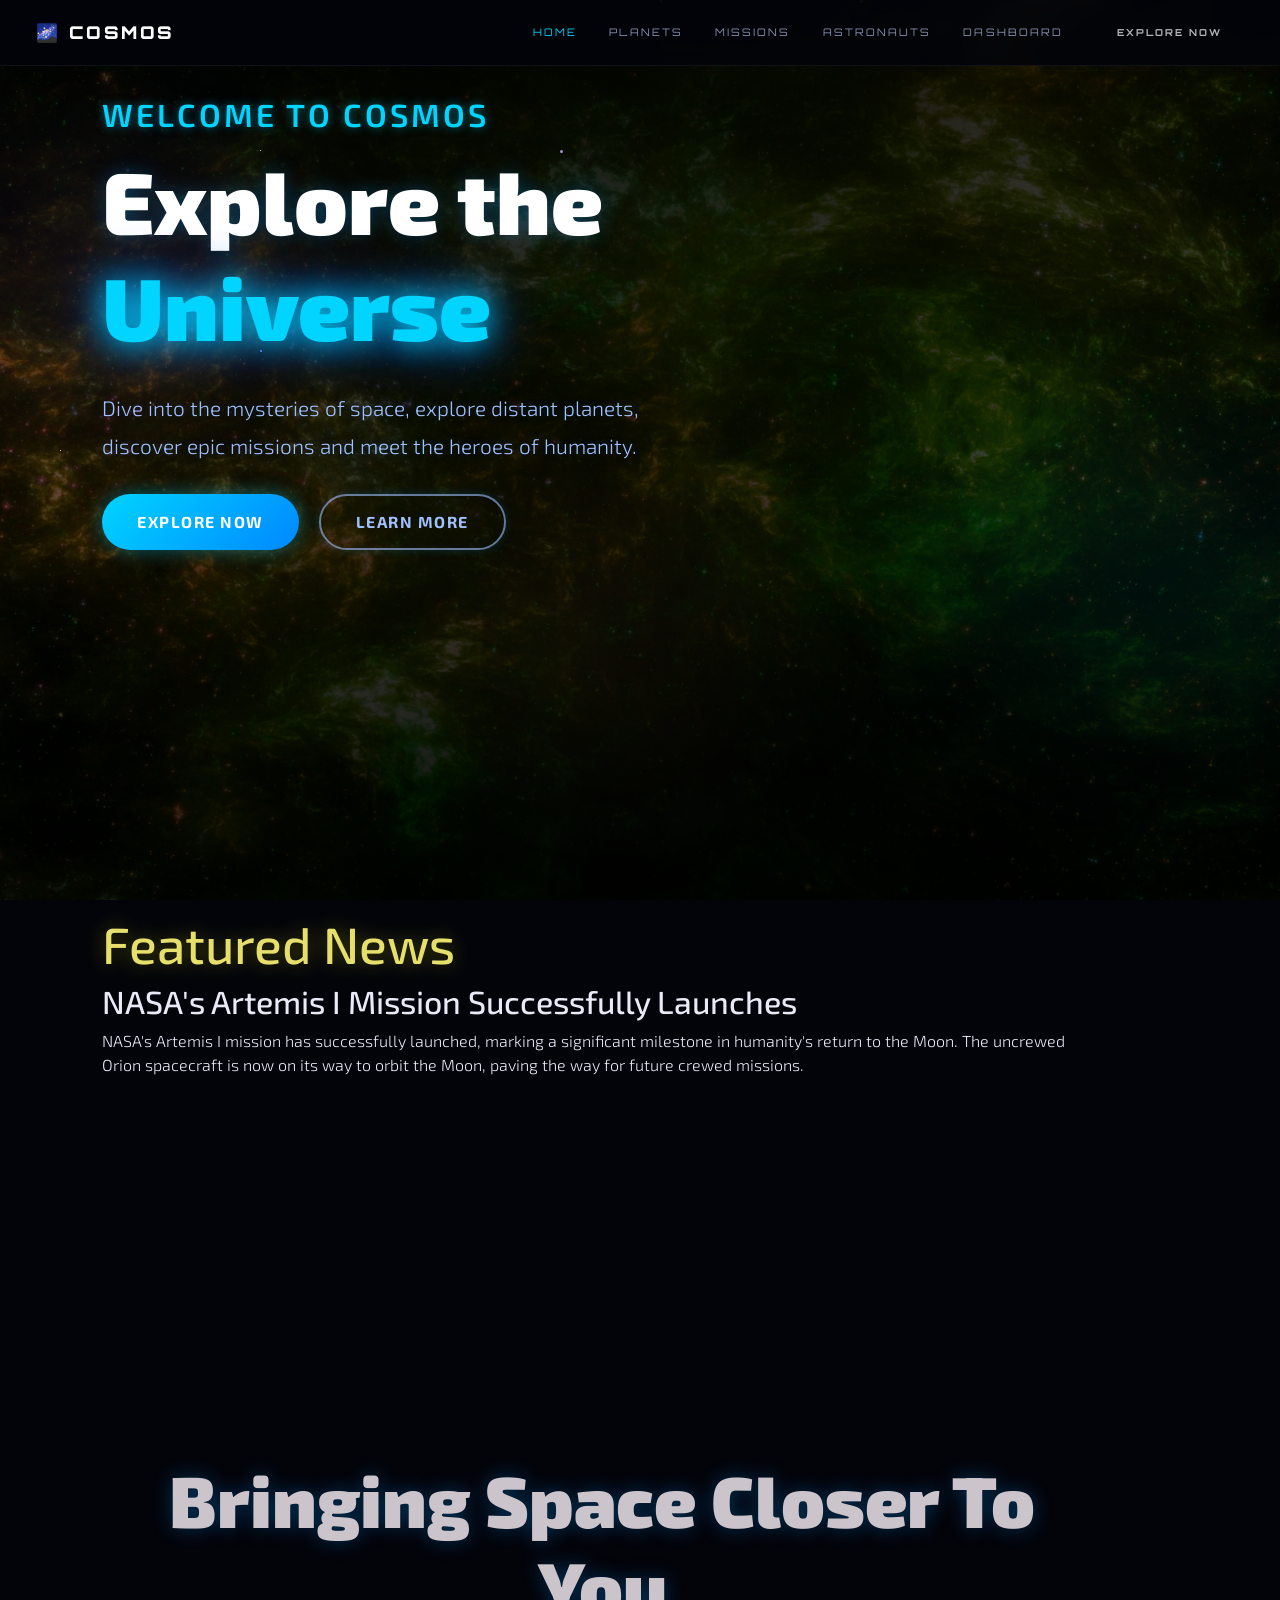
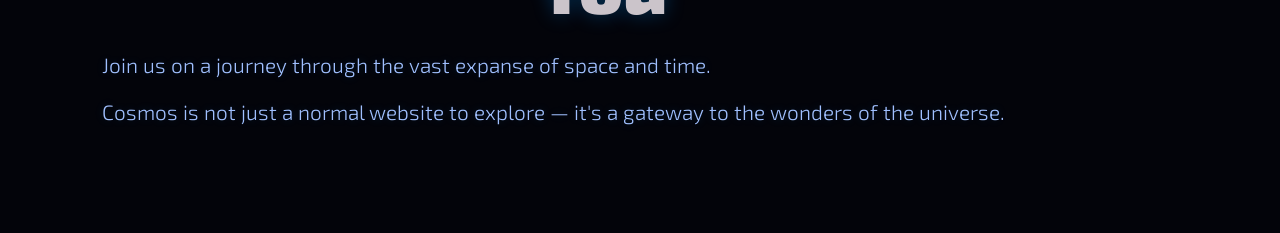
==== Index.html @ f7a086d5 "initial commit" ====
<!DOCTYPE html>
<html lang="en">
<head>
    <meta charset="UTF-8">
    <meta name="viewport" content="width=device-width, initial-scale=1.0">
    <title>Space Exploration</title>
    <link href="https://cdnjs.cloudflare.com/ajax/libs/bootstrap/5.3.0/css/bootstrap.min.css" rel="stylesheet">
    <link rel="preconnect" href="https://fonts.googleapis.com" />
    <link rel="preconnect" href="https://fonts.gstatic.com" crossorigin />
    <link
        href="https://fonts.googleapis.com/css2?family=Orbitron:wght@400;700;900&family=Exo+2:ital,wght@0,300;0,400;0,600;1,300&display=swap"
        rel="stylesheet" />
    <link rel="stylesheet" href="index.css">
</head>
<body>
    <!-- fixed space background container (matches missions.html) -->
    
    <!-- Navigation Bar -->
    <nav class="navbar navbar-expand-lg navbar-dark custom-navbar">
        <div class="container-fluid">
            <a href="index.html" class="navbar-brand cosmos-logo">🌌 COSMOS</a>
            <button class="navbar-toggler" type="button" data-bs-toggle="collapse" data-bs-target="#navbarNav">
                <span class="navbar-toggler-icon"></span>
            </button>
            <div class="collapse navbar-collapse" id="navbarNav">
                <ul class="navbar-nav ms-auto">
                    <li class="nav-item"><a class="nav-link active" href="index.html">Home</a></li>
                    <li class="nav-item"><a class="nav-link" href="planet.html">Planets</a></li>
                    <li class="nav-item"><a class="nav-link" href="missions.html">Missions</a></li>
                    <li class="nav-item"><a class="nav-link" href="astronauts.html">Astronauts</a></li>
                    <li class="nav-item"><a class="nav-link" href="dashboard.html">Dashboard</a></li>
                </ul>
                <button class="btn btn-outline-light ms-3">Explore Now</button>
            </div>
        </div>
    </nav>
    
    <!-- Hero Section -->
    <section class="hero-section">
        <div class="space-background" id="space-bg">
            <div class="stars-layer" id="stars-sm"></div>
            <div class="stars-layer" id="stars-md"></div>
            <div class="stars-layer" id="stars-lg"></div>
            <!-- Nebula clouds -->
            <div class="nebula" id="nebula-1"></div>
            <div class="nebula" id="nebula-2"></div>
            <div class="nebula" id="nebula-3"></div>
            
            <!-- Moon/Secondary Planet -->
            <div class="moon"></div>
            
            <!-- Earth -->
            <div class="earth-container">
                <div class="earth">
                    <div class="earth-atmosphere"></div>
                    <div class="earth-lights"></div>
                </div>
            </div>
            
            <!-- Astronaut -->
            <div class="astronaut-container">
                <div class="astronaut">
                    <div class="helmet">
                        <div class="helmet-visor"></div>
                        <div class="helmet-reflection"></div>
                    </div>
                    <div class="suit">
                        <div class="suit-details"></div>
                    </div>
                    <div class="arms">
                        <div class="arm arm-left"></div>
                        <div class="arm arm-right"></div>
                    </div>
                    <div class="legs">
                        <div class="leg leg-left"></div>
                        <div class="leg leg-right"></div>
                    </div>
                </div>
            </div>
        </div>
        
        <!-- Hero Text -->
        <div class="hero-text">
            <div class="hero-subtitle">Welcome to Cosmos</div>
            <h1 class="hero-title">Explore the <span class="title-highlight">Universe</span></h1>
            <p class="hero-description">Dive into the mysteries of space, explore distant planets, discover epic missions and meet the heroes of humanity.</p>
            <div class="hero-buttons">
                <button class="btn btn-primary">Explore Now</button>
                <button class="btn btn-secondary">Learn More</button>
            </div>
        </div>

        <div class="news-section">
            <h1 class="news-title">Featured News</h1>
                <h2 class="news-sub">NASA's Artemis I Mission Successfully Launches</h2>
                <p>NASA's Artemis I mission has successfully launched, marking a significant milestone in humanity's return to the Moon. The uncrewed Orion spacecraft is now on its way to orbit the Moon, paving the way for future crewed missions.</p>
        </div>

        <!-- Hero Text1 -->
        <div class="hero-text1">
            <h2 class="hero-title1">Bringing Space Closer To You</h2>
            <p class="hero-description1">Join us on a journey through the vast expanse of space and time.</p>
            <div>
                <p class="hero-description1">Cosmos is not just a normal website to explore — it's a gateway to the wonders of the universe.</p>
            </div>
        </div>
    </section>

    <script src="https://cdnjs.cloudflare.com/ajax/libs/bootstrap/5.3.0/js/bootstrap.bundle.min.js"></script>
    <script src="index.js"></script>
</body>
</html>
---- index.css ----
/* Galaxy Background */
html {
        scroll-behavior: smooth;
}

:root {
    --clr-space:        #03040a;
    --clr-accent:       #7b61ff;
    --clr-accent-2:     #00d4ff;
    --clr-gold:         #ffd166;
    --clr-text:         #e8eaf6;
    --clr-text-muted:   #8892b0;
    --clr-glass-bg:     rgba(255, 255, 255, 0.04);
    --clr-glass-border: rgba(255, 255, 255, 0.09);
    --font-display: 'Orbitron', monospace;
    --font-body:    'Exo 2', sans-serif;
}
#space-bg {
    position: fixed;
    inset: 0;
    z-index: -1;
    overflow: hidden;
    background: #000;
}
#space-bg::before {
  content: '';
  position: absolute;
  inset: 0;
  background-image:
    radial-gradient(ellipse 100% 55% at 50% 0%, rgba(2,4,20,0.88) 0%, transparent 100%),
    radial-gradient(ellipse 100% 55% at 50% 100%, rgba(0,0,8,0.92) 0%, transparent 100%),
    radial-gradient(ellipse 75% 75% at 50% 50%, rgba(4,6,24,0.50) 0%, transparent 100%),
    url('Images/galaxy.jpg');
  background-size: cover;
  background-position: center;
  filter: brightness(0.42) saturate(1.6) hue-rotate(195deg);
  pointer-events: none;
}

/* STAR LAYERS (copied from missions.css) */
.stars-layer {
    position: absolute;
    inset: -50%;
    border-radius: 50%;
    animation: twinkle-drift 120s linear infinite;
    z-index: 1;
    pointer-events: none;
    will-change: transform;
    transform: translateZ(0);
}
#stars-sm {
    width: 1px; height: 1px;
    box-shadow:
        34px 80px #fff, 150px 200px #fff, 600px 40px #dde,
        820px 130px #fff, 1200px 350px #ccd, 400px 700px #fff,
        900px 600px #eee, 200px 500px #fff, 1500px 200px #dde,
        700px 900px #fff, 1100px 750px #cce, 300px 300px #fff,
        1400px 500px #fff, 50px 600px #dde, 1800px 100px #fff,
        500px 150px #fff, 850px 450px #ccd, 250px 800px #fff;
    animation-duration: 160s;
}
#stars-md {
    width: 2px; height: 2px;
    box-shadow:
        160px 350px #aac, 700px 100px #88f, 1300px 450px #aac,
        400px 600px #99e, 900px 800px #88f, 200px 750px #aac,
        1100px 200px #99e, 550px 500px #88f, 1600px 350px #aac;
    animation-duration: 220s;
    animation-direction: reverse;
}
#stars-lg {
    width: 3px; height: 3px;
    box-shadow:
        500px 300px rgba(170,200,255,0.9), 1200px 600px rgba(200,180,255,0.8),
        300px 700px rgba(170,200,255,0.7), 900px 150px rgba(255,220,180,0.8),
        1500px 450px rgba(170,200,255,0.9);
    animation-duration: 300s;
}
@keyframes twinkle-drift {
    from { transform: rotate(0deg) translateZ(0); }
    to   { transform: rotate(360deg) translateZ(0); }
}

/* NEBULA BLOBS */
.nebula {
    position: absolute;
    border-radius: 50%;
    filter: blur(70px);
    pointer-events: none;
    animation: nebula-pulse 16s ease-in-out infinite;
    z-index: 1;
    will-change: opacity;
}
#nebula-1 { width:500px; height:350px; top:10%; left:-10%;
    background: radial-gradient(ellipse, rgba(123,97,255,0.10) 0%, transparent 70%); }
#nebula-2 { width:600px; height:420px; top:40%; right:-15%;
    background: radial-gradient(ellipse, rgba(0,212,255,0.07) 0%, transparent 70%); animation-delay:5s; }
#nebula-3 { width:450px; height:450px; bottom:5%; left:30%;
    background: radial-gradient(ellipse, rgba(255,100,80,0.06) 0%, transparent 70%); animation-delay:10s; }
@keyframes nebula-pulse {
    0%,100% { opacity:0.5; }
    50%      { opacity:0.9; }
}
body {
    margin: 0;
    padding: 0;
    background-color: var(--clr-space);
    color: var(--clr-text);
    font-family: var(--font-body);
    font-weight: 300;
    overflow-x: hidden;
    position: relative;
}

/* Hero Section */
.hero-section {
    position: relative;
    min-height: 100vh;
    height: auto;
    width: 100%;
    overflow: hidden;
    display: flex;
    flex-direction: column;
    align-items: flex-start;
    justify-content: flex-start;
    padding: 10vh 8% 10vh;
}

.space-background {
    position: absolute;
    top: 0;
    left: 0;
    width: 100%;
    height: 100%;
    background: transparent;
    overflow: hidden;
}

.hero-overlay {
    top: 0;
    left: 0;
    width: 100%;
    height: 100%;
    position: absolute;
    background: linear-gradient(90deg, rgba(5, 8, 22, 0.92) 0%, rgba(5, 8, 22, 0.75) 42%, rgba(5, 8, 22, 0.2) 100%);
}

@keyframes slowlyZoom {
    0%, 100% { transform: translateY(0) translateX(0); }
    100% { transform: scale(1.04); }
}

/* Hero Text */
.hero-text {
    position: relative;
    z-index: 5;
    max-width: 600px;
    padding-top: 0;
    will-change: transform, opacity;
}

.hero-subtitle {
    font-size: 2rem;
    color: #00d4ff;
    margin-bottom: 10px;
    text-transform: uppercase;
    letter-spacing: 3px;
    font-weight: 600;
    text-shadow: 0 0 10px rgba(0, 212, 255, 0.5);
}

.hero-title {
    font-size: 5.5rem;
    font-weight: 900;
    margin: 0 0 20px 0;
    color: white;
    text-shadow: 0 0 20px rgba(0, 150, 255, 0.3);
    line-height: 1.2;
    animation: titleGlow 3s ease-in-out infinite;
}

.title-highlight {
    color: #00d4ff;
    text-shadow: 0 0 30px #00d4ff, 0 0 60px #0066ff;
}

.hero-description {
    padding-top: 10px;
    font-size: 1.3rem;
    color: #a0c0ff;
    margin: 0 0 30px 0;
    line-height: 1.8;
    text-shadow: 0 0 10px rgba(0, 150, 255, 0.2);
}

.hero-buttons {
    display: flex;
    gap: 20px;
    flex-wrap: wrap;
}

.btn {
    padding: 14px 35px;
    font-size: 1rem;
    border-radius: 50px;
    cursor: pointer;
    transition: all 0.3s ease;
    text-transform: uppercase;
    letter-spacing: 1.5px;
    font-weight: 700;
    border: none;
    outline: none;
}

.btn-primary {
    background: linear-gradient(135deg, #00d4ff, #0088ff);
    color: white;
    box-shadow: 0 0 20px rgba(0, 212, 255, 0.4);
}

.btn-primary:hover {
    background: linear-gradient(135deg, #00ff88, #00d4ff);
    box-shadow: 0 0 40px rgba(0, 212, 255, 0.8), inset 0 0 20px rgba(255, 255, 255, 0.2);
    transform: scale(1.05);
}

.btn-secondary {
    background: transparent;
    color: #a0c0ff;
    border: 2px solid rgba(160, 192, 255, 0.6);
    box-shadow: 0 0 10px rgba(0, 150, 255, 0.2);
    transition: all 0.3s ease;
}

.btn-secondary:hover {
    color: #00d4ff;
    border-color: #00d4ff;
    background: rgba(0, 212, 255, 0.1);
    box-shadow: 0 0 20px rgba(0, 212, 255, 0.5);
    transform: scale(1.05);
}

@keyframes titleGlow {
    0%, 100% { text-shadow: 0 0 15px #00d4ff, 0 0 30px #0066ff; }
    50% { text-shadow: 0 0 25px #00d4ff, 0 0 50px #0066ff; }
}

.custom-navbar {
    position: relative;
    z-index: 10;
    background: transparent;
}

/* #starfield and single .star are replaced by layered .stars-layer rules (copied earlier) */

@media (max-width: 992px) {
    .hero-section {
        padding: 8vh 6% 8vh;
    }

    .hero-text {
        max-width: 520px;
        padding-top: 0;
    }

}

@media (max-width: 768px) {
    .hero-section {
        align-items: flex-start;
        padding: 7vh 6% 7vh;
    }

    .hero-overlay {
        background: linear-gradient(180deg, rgba(5, 8, 22, 0.35) 0%, rgba(5, 8, 22, 0.8) 55%, rgba(5, 8, 22, 0.95) 100%);
    }

    .hero-text {
        max-width: 100%;
        padding-top: 0;
    }

    .hero-title {
        font-size: 2.8rem;
    }
}

@media (max-width: 480px) {
    .hero-title {
        font-size: 2.25rem;
    }

    .hero-buttons {
        gap: 12px;
    }

    .btn {
        width: 100%;
    }
}

.star {
    position: absolute;
    background: white;
    border-radius: 50%;
    animation: twinkle 3s infinite;
}

@keyframes twinkle {
    0%, 100% { opacity: 0.3; }
    50% { opacity: 1; }
}

/* Navigation Bar Styling */
.custom-navbar {
    position: fixed;
    top: 0; left: 0; right: 0;
    z-index: 100;
    padding: 0.9rem 1.5rem;
    background: rgba(3, 4, 10, 0.88);
    backdrop-filter: blur(8px);
    -webkit-backdrop-filter: blur(8px);
    border-bottom: 1px solid rgba(255,255,255,0.06);
}
.cosmos-logo {
    font-family: var(--font-display);
    font-size: 1.1rem;
    font-weight: 900;
    letter-spacing: 0.15em;
    color: #fff !important;
    text-decoration: none;
}
.navbar-nav .nav-link {
    font-family: var(--font-display);
    font-size: 0.65rem;
    letter-spacing: 0.2em;
    text-transform: uppercase;
    color: var(--clr-text-muted) !important;
    padding: 0.4rem 1rem !important;
    transition: color 0.2s;
}
.navbar-nav .nav-link:hover,
.navbar-nav .nav-link.active { color: var(--clr-accent-2) !important; }
.btn-outline-light {
    font-family: var(--font-display);
    font-size: 0.6rem;
    letter-spacing: 0.2em;
    text-transform: uppercase;
    border-radius: 50px;
    padding: 0.4rem 1.4rem;
    border-color: rgba(255,255,255,0.2);
    color: rgba(255,255,255,0.7);
    transition: all 0.25s;
}
.btn-outline-light:hover {
    background: var(--clr-accent);
    border-color: var(--clr-accent);
    color: #fff;
}
.hero-text1 {
    position: relative;
    z-index: 5;
    max-width: 1000px;
    left: auto;
    bottom: auto;
    margin-top: clamp(2rem, 7vh, 5rem);
    
    padding-top: 300px;
    will-change: transform, opacity;
    
    

}

@media (max-width: 992px) {
    .hero-text1 {
        max-width: 520px;
        margin-top: clamp(1.75rem, 6vh, 4rem);
    }
}

@media (max-width: 768px) {
    .hero-text1 {
        left: auto;
        right: auto;
        max-width: none;
        margin-top: 2rem;
    }
}
.hero-title1 {
    font-size: 4.5rem;
    font-weight: 900;
    padding: auto;
    margin: 0 0 20px 0;
    color: rgb(203, 196, 202);
    text-shadow: 0 0 20px rgba(0, 150, 255, 0.3);
    line-height: 1.2;
    animation: titleGlow 3s ease-in-out infinite;
    justify-content: center;
    text-align: center;

}
.hero-description1 {
    /* padding-top: 10px; */
    font-size: 1.3rem;
    color: #a0c0ff;
    text-shadow: 0 0 10px rgba(0, 150, 255, 0.2);

}
.content {
    font-size: 1.2rem;
    color: #a0c0ff;
    margin: 20px 0 0 0;
    line-height: 1.8;
    text-shadow: 0 0 10px rgba(0, 150, 255, 0.2);
}
.news-section
{
    position: relative;
    z-index: 5;
    max-width: 1000px;
    left: auto;
    bottom: auto;
    margin-top: clamp(2rem, 7vh, 5rem);
    padding-top: 300px;
    will-change: transform, opacity;
}
.news-title{
    font-size:3.2rem;
    font-weight: 500;
    padding: auto;
    color: rgb(231, 223, 108);
    text-shadow: 0 0 20px rgba(255, 255, 0, 0.3);
    animation: titleGlow 3s ease-in-out infinite;
    will-change: transform, opacity;

}

@media (max-width: 992px) {
    .news {
        max-width: 520px;
        margin-top: clamp(1.75rem, 6vh, 4rem);
    }
}

@media (max-width: 768px) {
    .news {
        left: auto;
        right: auto;
        max-width: none;
        margin-top: 2rem;
    }
}
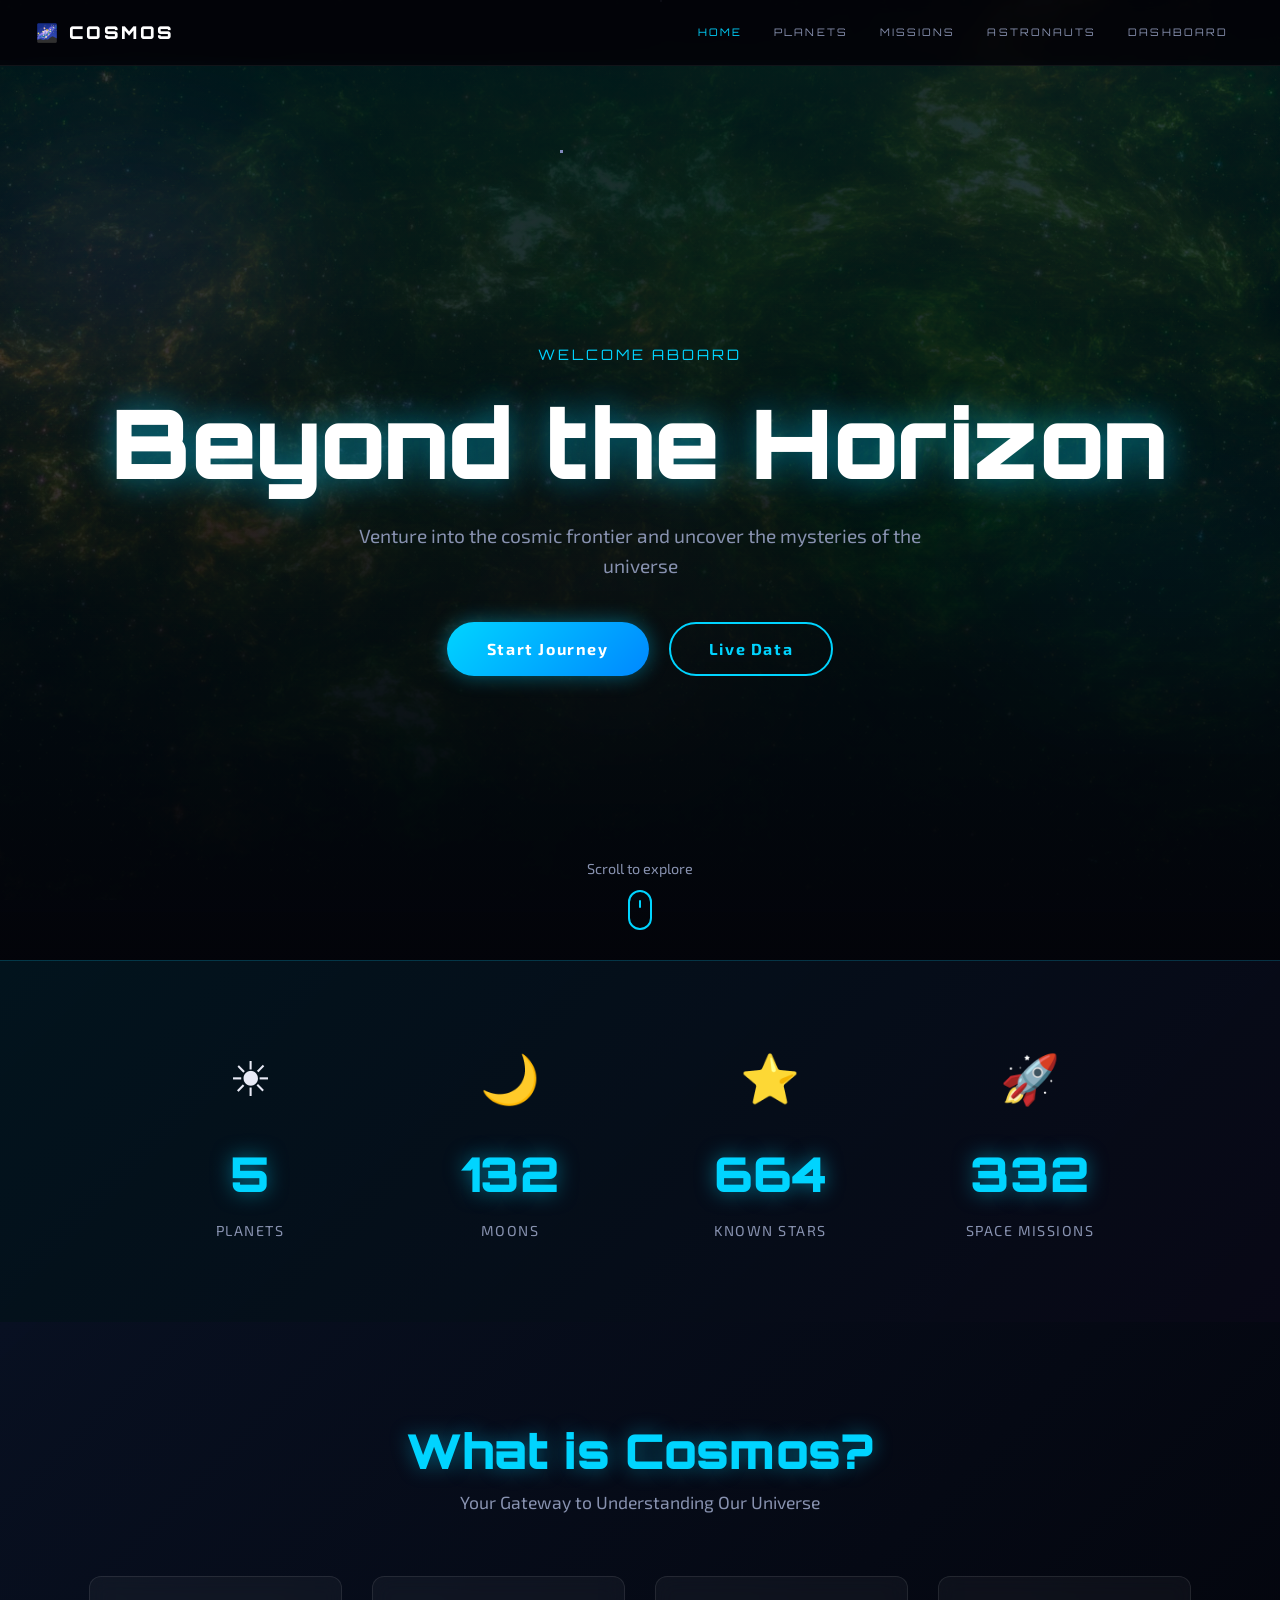
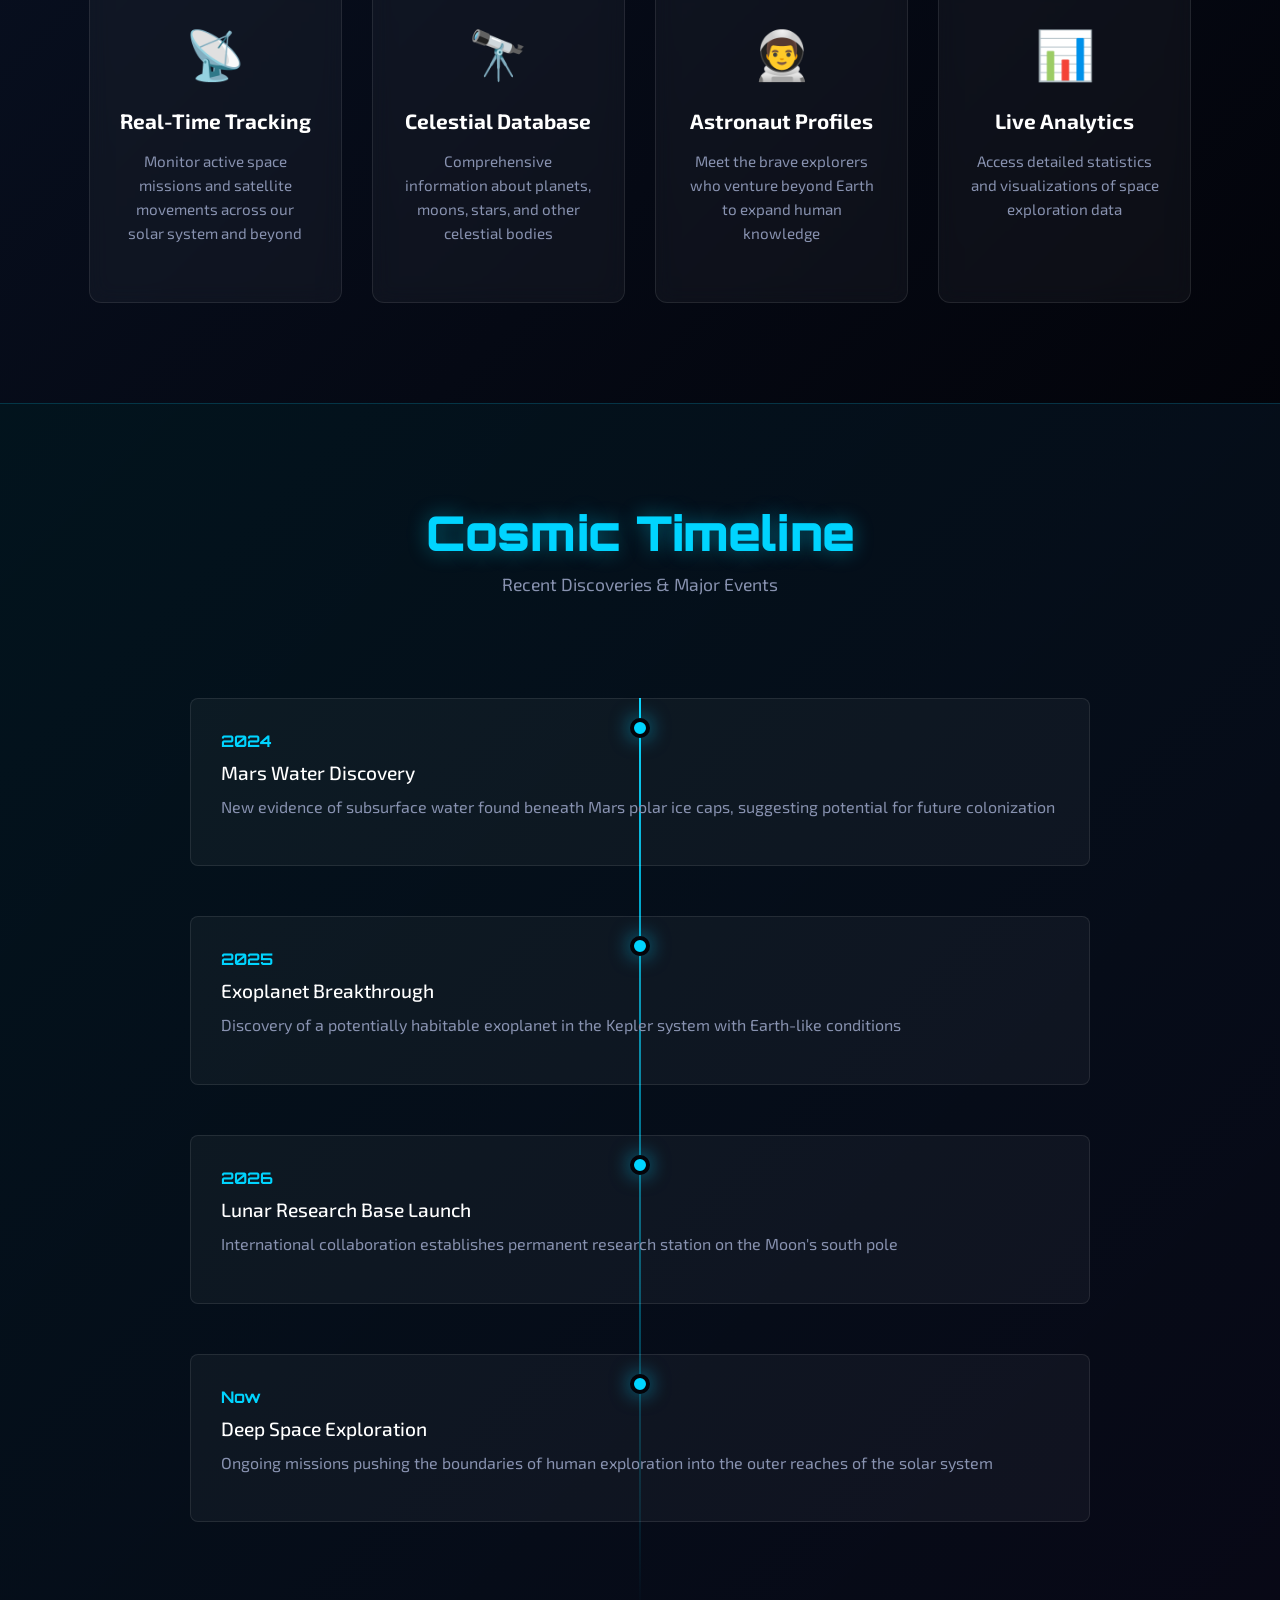
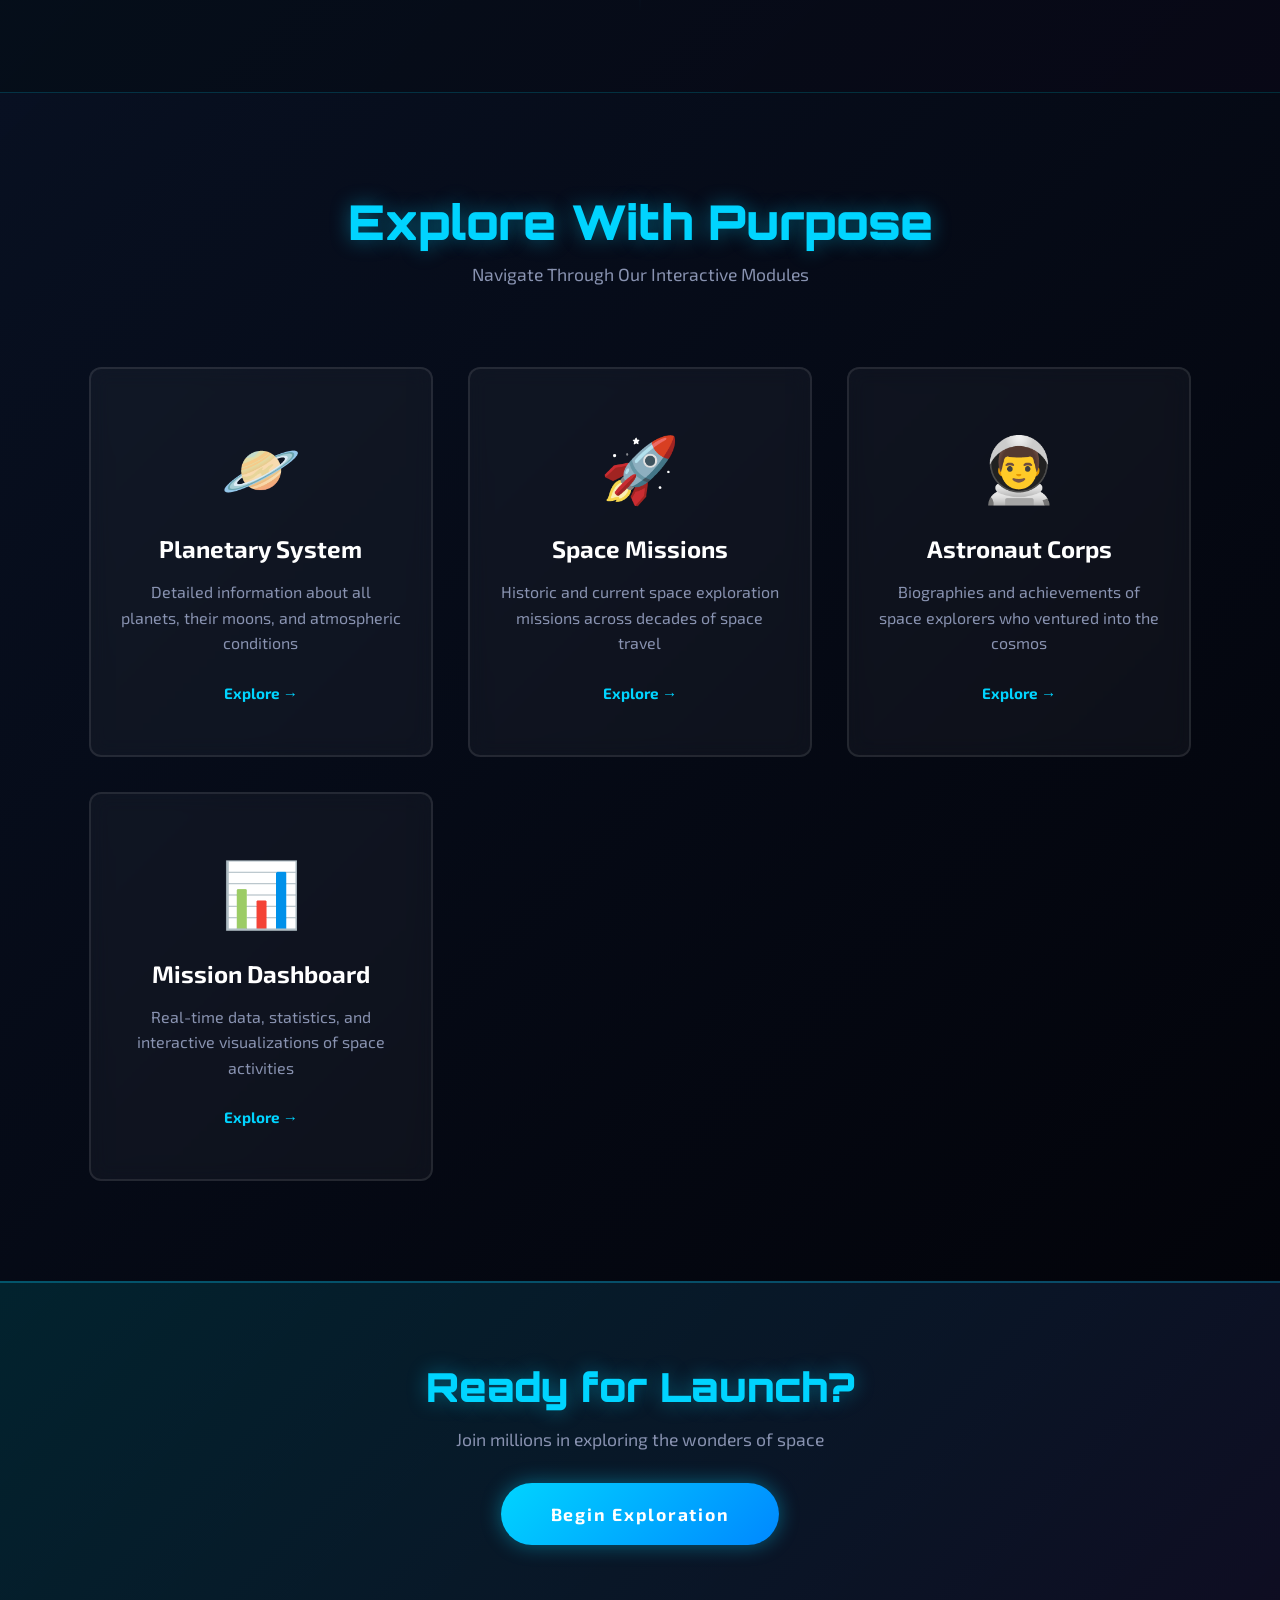
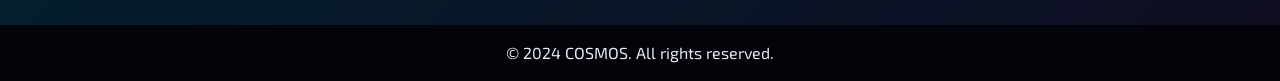
==== commit 6aa2d8f3: "New Updates" ====
--- a/Index.html
+++ b/Index.html
@@ -1,9 +1,10 @@
 <!DOCTYPE html>
 <html lang="en">
+
 <head>
     <meta charset="UTF-8">
     <meta name="viewport" content="width=device-width, initial-scale=1.0">
-    <title>Space Exploration</title>
+    <title>COSMOS - Space Exploration Hub</title>
     <link href="https://cdnjs.cloudflare.com/ajax/libs/bootstrap/5.3.0/css/bootstrap.min.css" rel="stylesheet">
     <link rel="preconnect" href="https://fonts.googleapis.com" />
     <link rel="preconnect" href="https://fonts.gstatic.com" crossorigin />
@@ -12,9 +13,10 @@
         rel="stylesheet" />
     <link rel="stylesheet" href="index.css">
 </head>
-<body>
+
+<body class="cosmos-body">
     <!-- fixed space background container (matches missions.html) -->
-    
+
     <!-- Navigation Bar -->
     <nav class="navbar navbar-expand-lg navbar-dark custom-navbar">
         <div class="container-fluid">
@@ -30,83 +32,201 @@
                     <li class="nav-item"><a class="nav-link" href="astronauts.html">Astronauts</a></li>
                     <li class="nav-item"><a class="nav-link" href="dashboard.html">Dashboard</a></li>
                 </ul>
-                <button class="btn btn-outline-light ms-3">Explore Now</button>
             </div>
         </div>
     </nav>
-    
+
     <!-- Hero Section -->
-    <section class="hero-section">
+    <section class="hero-banner">
         <div class="space-background" id="space-bg">
             <div class="stars-layer" id="stars-sm"></div>
             <div class="stars-layer" id="stars-md"></div>
             <div class="stars-layer" id="stars-lg"></div>
-            <!-- Nebula clouds -->
             <div class="nebula" id="nebula-1"></div>
             <div class="nebula" id="nebula-2"></div>
             <div class="nebula" id="nebula-3"></div>
-            
-            <!-- Moon/Secondary Planet -->
-            <div class="moon"></div>
-            
-            <!-- Earth -->
-            <div class="earth-container">
-                <div class="earth">
-                    <div class="earth-atmosphere"></div>
-                    <div class="earth-lights"></div>
-                </div>
-            </div>
-            
-            <!-- Astronaut -->
-            <div class="astronaut-container">
-                <div class="astronaut">
-                    <div class="helmet">
-                        <div class="helmet-visor"></div>
-                        <div class="helmet-reflection"></div>
-                    </div>
-                    <div class="suit">
-                        <div class="suit-details"></div>
-                    </div>
-                    <div class="arms">
-                        <div class="arm arm-left"></div>
-                        <div class="arm arm-right"></div>
-                    </div>
-                    <div class="legs">
-                        <div class="leg leg-left"></div>
-                        <div class="leg leg-right"></div>
-                    </div>
-                </div>
-            </div>
-        </div>
+        </div>
+
+        <div class="hero-overlay"></div>
         
-        <!-- Hero Text -->
-        <div class="hero-text">
-            <div class="hero-subtitle">Welcome to Cosmos</div>
-            <h1 class="hero-title">Explore the <span class="title-highlight">Universe</span></h1>
-            <p class="hero-description">Dive into the mysteries of space, explore distant planets, discover epic missions and meet the heroes of humanity.</p>
-            <div class="hero-buttons">
-                <button class="btn btn-primary">Explore Now</button>
-                <button class="btn btn-secondary">Learn More</button>
-            </div>
-        </div>
-
-        <div class="news-section">
-            <h1 class="news-title">Featured News</h1>
-                <h2 class="news-sub">NASA's Artemis I Mission Successfully Launches</h2>
-                <p>NASA's Artemis I mission has successfully launched, marking a significant milestone in humanity's return to the Moon. The uncrewed Orion spacecraft is now on its way to orbit the Moon, paving the way for future crewed missions.</p>
-        </div>
-
-        <!-- Hero Text1 -->
-        <div class="hero-text1">
-            <h2 class="hero-title1">Bringing Space Closer To You</h2>
-            <p class="hero-description1">Join us on a journey through the vast expanse of space and time.</p>
-            <div>
-                <p class="hero-description1">Cosmos is not just a normal website to explore — it's a gateway to the wonders of the universe.</p>
-            </div>
-        </div>
-    </section>
-
+        <div class="hero-content">
+            <div class="hero-tag">Welcome Aboard</div>
+            <h1 class="hero-main-title">Beyond the Horizon</h1>
+            <p class="hero-tagline">Venture into the cosmic frontier and uncover the mysteries of the universe</p>
+            <div class="hero-actions">
+                <button class="btn btn-primary-cosmic scroll-btn" data-target="about-section">Start Journey</button>
+                <button class="btn btn-secondary-cosmic" onclick="window.location.href='dashboard.html'">Live Data</button>
+            </div>
+        </div>
+
+        <div class="scroll-indicator">
+            <span>Scroll to explore</span>
+            <div class="mouse-wheel"></div>
+        </div>
+    </section>
+
+    <!-- Stats Section -->
+    <section class="stats-section">
+        <div class="container-fluid">
+            <div class="stats-grid">
+                <div class="stat-item">
+                    <div class="stat-icon">☀</div>
+                    <div class="stat-number" data-count="8">0</div>
+                    <div class="stat-label">Planets</div>
+                </div>
+                <div class="stat-item">
+                    <div class="stat-icon">🌙</div>
+                    <div class="stat-number" data-count="200">0</div>
+                    <div class="stat-label">Moons</div>
+                </div>
+                <div class="stat-item">
+                    <div class="stat-icon">⭐</div>
+                    <div class="stat-number" data-count="1000">0</div>
+                    <div class="stat-label">Known Stars</div>
+                </div>
+                <div class="stat-item">
+                    <div class="stat-icon">🚀</div>
+                    <div class="stat-number" data-count="500">0</div>
+                    <div class="stat-label">Space Missions</div>
+                </div>
+            </div>
+        </div>
+    </section>
+
+    <!-- About Section -->
+    <section class="about-section" id="about-section">
+        <div class="container-fluid">
+            <div class="about-header">
+                <h2>What is Cosmos?</h2>
+                <p class="section-description">Your Gateway to Understanding Our Universe</p>
+            </div>
+
+            <div class="about-content">
+                <div class="about-grid">
+                    <div class="about-card">
+                        <div class="about-icon">📡</div>
+                        <h3>Real-Time Tracking</h3>
+                        <p>Monitor active space missions and satellite movements across our solar system and beyond</p>
+                    </div>
+                    <div class="about-card">
+                        <div class="about-icon">🔭</div>
+                        <h3>Celestial Database</h3>
+                        <p>Comprehensive information about planets, moons, stars, and other celestial bodies</p>
+                    </div>
+                    <div class="about-card">
+                        <div class="about-icon">👨‍🚀</div>
+                        <h3>Astronaut Profiles</h3>
+                        <p>Meet the brave explorers who venture beyond Earth to expand human knowledge</p>
+                    </div>
+                    <div class="about-card">
+                        <div class="about-icon">📊</div>
+                        <h3>Live Analytics</h3>
+                        <p>Access detailed statistics and visualizations of space exploration data</p>
+                    </div>
+                </div>
+            </div>
+        </div>
+    </section>
+
+    <!-- Latest Events Section -->
+    <section class="events-section" id="latest-events">
+        <div class="container-fluid">
+            <div class="section-header">
+                <h2>Cosmic Timeline</h2>
+                <p>Recent Discoveries & Major Events</p>
+            </div>
+
+            <div class="timeline">
+                <div class="timeline-item">
+                    <div class="timeline-dot"></div>
+                    <div class="timeline-content">
+                        <div class="timeline-date">2024</div>
+                        <h4>Mars Water Discovery</h4>
+                        <p>New evidence of subsurface water found beneath Mars polar ice caps, suggesting potential for future colonization</p>
+                    </div>
+                </div>
+
+                <div class="timeline-item">
+                    <div class="timeline-dot"></div>
+                    <div class="timeline-content">
+                        <div class="timeline-date">2025</div>
+                        <h4>Exoplanet Breakthrough</h4>
+                        <p>Discovery of a potentially habitable exoplanet in the Kepler system with Earth-like conditions</p>
+                    </div>
+                </div>
+
+                <div class="timeline-item">
+                    <div class="timeline-dot"></div>
+                    <div class="timeline-content">
+                        <div class="timeline-date">2026</div>
+                        <h4>Lunar Research Base Launch</h4>
+                        <p>International collaboration establishes permanent research station on the Moon's south pole</p>
+                    </div>
+                </div>
+
+                <div class="timeline-item">
+                    <div class="timeline-dot"></div>
+                    <div class="timeline-content">
+                        <div class="timeline-date">Now</div>
+                        <h4>Deep Space Exploration</h4>
+                        <p>Ongoing missions pushing the boundaries of human exploration into the outer reaches of the solar system</p>
+                    </div>
+                </div>
+            </div>
+        </div>
+    </section>
+
+    <!-- Features Section -->
+    <section class="features-section">
+        <div class="container-fluid">
+            <div class="section-header">
+                <h2>Explore With Purpose</h2>
+                <p>Navigate Through Our Interactive Modules</p>
+            </div>
+
+            <div class="features-grid">
+                <div class="feature-box" onclick="window.location.href='planet.html'" style="cursor: pointer;">
+                    <div class="feature-icon large">🪐</div>
+                    <h3>Planetary System</h3>
+                    <p>Detailed information about all planets, their moons, and atmospheric conditions</p>
+                    <span class="feature-link">Explore →</span>
+                </div>
+
+                <div class="feature-box" onclick="window.location.href='missions.html'" style="cursor: pointer;">
+                    <div class="feature-icon large">🚀</div>
+                    <h3>Space Missions</h3>
+                    <p>Historic and current space exploration missions across decades of space travel</p>
+                    <span class="feature-link">Explore →</span>
+                </div>
+
+                <div class="feature-box" onclick="window.location.href='astronauts.html'" style="cursor: pointer;">
+                    <div class="feature-icon large">👨‍🚀</div>
+                    <h3>Astronaut Corps</h3>
+                    <p>Biographies and achievements of space explorers who ventured into the cosmos</p>
+                    <span class="feature-link">Explore →</span>
+                </div>
+
+                <div class="feature-box" onclick="window.location.href='dashboard.html'" style="cursor: pointer;">
+                    <div class="feature-icon large">📊</div>
+                    <h3>Mission Dashboard</h3>
+                    <p>Real-time data, statistics, and interactive visualizations of space activities</p>
+                    <span class="feature-link">Explore →</span>
+                </div>
+            </div>
+        </div>
+    </section>
+        
+    <!-- CTA Section -->
+    <section class="cta-final">
+        <div class="cta-content">
+            <h2>Ready for Launch?</h2>
+            <p>Join millions in exploring the wonders of space</p>
+            <a href="dashboard.html" class="btn btn-primary-cosmic btn-lg">Begin Exploration</a>
+        </div>
+    </section>
+ <p class="footer-copy"><center>© 2024 COSMOS. All rights reserved.</center></p>
     <script src="https://cdnjs.cloudflare.com/ajax/libs/bootstrap/5.3.0/js/bootstrap.bundle.min.js"></script>
     <script src="index.js"></script>
 </body>
+
 </html>
--- a/index.css
+++ b/index.css
@@ -1,20 +1,36 @@
-/* Galaxy Background */
+/* COSMOS - Complete Redesign */
 html {
-        scroll-behavior: smooth;
+    scroll-behavior: smooth;
 }
 
 :root {
-    --clr-space:        #03040a;
-    --clr-accent:       #7b61ff;
-    --clr-accent-2:     #00d4ff;
-    --clr-gold:         #ffd166;
-    --clr-text:         #e8eaf6;
-    --clr-text-muted:   #8892b0;
-    --clr-glass-bg:     rgba(255, 255, 255, 0.04);
-    --clr-glass-border: rgba(255, 255, 255, 0.09);
+    --primary: #00d4ff;
+    --primary-dark: #0088ff;
+    --accent: #7b61ff;
+    --gold: #ffd166;
+    --text-light: #e8eaf6;
+    --text-muted: #8892b0;
+    --bg-dark: #03040a;
+    --glass-bg: rgba(255, 255, 255, 0.04);
+    --glass-border: rgba(255, 255, 255, 0.09);
     --font-display: 'Orbitron', monospace;
-    --font-body:    'Exo 2', sans-serif;
-}
+    --font-body: 'Exo 2', sans-serif;
+}
+
+* {
+    margin: 0;
+    padding: 0;
+    box-sizing: border-box;
+}
+
+.cosmos-body {
+    background: var(--bg-dark);
+    color: var(--text-light);
+    font-family: var(--font-body);
+    overflow-x: hidden;
+}
+
+/* ============ BACKGROUND & STARS ============ */
 #space-bg {
     position: fixed;
     inset: 0;
@@ -22,306 +38,113 @@
     overflow: hidden;
     background: #000;
 }
+
 #space-bg::before {
-  content: '';
-  position: absolute;
-  inset: 0;
-  background-image:
-    radial-gradient(ellipse 100% 55% at 50% 0%, rgba(2,4,20,0.88) 0%, transparent 100%),
-    radial-gradient(ellipse 100% 55% at 50% 100%, rgba(0,0,8,0.92) 0%, transparent 100%),
-    radial-gradient(ellipse 75% 75% at 50% 50%, rgba(4,6,24,0.50) 0%, transparent 100%),
-    url('Images/galaxy.jpg');
-  background-size: cover;
-  background-position: center;
-  filter: brightness(0.42) saturate(1.6) hue-rotate(195deg);
-  pointer-events: none;
-}
-
-/* STAR LAYERS (copied from missions.css) */
+    content: '';
+    position: absolute;
+    inset: 0;
+    background-image:
+        radial-gradient(ellipse 100% 55% at 50% 0%, rgba(2, 4, 20, 0.88) 0%, transparent 100%),
+        radial-gradient(ellipse 100% 55% at 50% 100%, rgba(0, 0, 8, 0.92) 0%, transparent 100%),
+        radial-gradient(ellipse 75% 75% at 50% 50%, rgba(4, 6, 24, 0.50) 0%, transparent 100%),
+        url('Images/galaxy.jpg');
+    background-size: cover;
+    background-position: center;
+    background-repeat: no-repeat;
+    filter: brightness(0.42) saturate(1.6) hue-rotate(195deg);
+    z-index: 0;
+}
+
 .stars-layer {
     position: absolute;
     inset: -50%;
-    border-radius: 50%;
     animation: twinkle-drift 120s linear infinite;
     z-index: 1;
     pointer-events: none;
     will-change: transform;
-    transform: translateZ(0);
-}
+}
+
 #stars-sm {
-    width: 1px; height: 1px;
-    box-shadow:
-        34px 80px #fff, 150px 200px #fff, 600px 40px #dde,
-        820px 130px #fff, 1200px 350px #ccd, 400px 700px #fff,
-        900px 600px #eee, 200px 500px #fff, 1500px 200px #dde,
-        700px 900px #fff, 1100px 750px #cce, 300px 300px #fff,
-        1400px 500px #fff, 50px 600px #dde, 1800px 100px #fff,
-        500px 150px #fff, 850px 450px #ccd, 250px 800px #fff;
+    width: 1px;
+    height: 1px;
+    box-shadow: 34px 80px #fff, 150px 200px #fff, 600px 40px #dde, 820px 130px #fff, 1200px 350px #ccd;
     animation-duration: 160s;
 }
+
 #stars-md {
-    width: 2px; height: 2px;
-    box-shadow:
-        160px 350px #aac, 700px 100px #88f, 1300px 450px #aac,
-        400px 600px #99e, 900px 800px #88f, 200px 750px #aac,
-        1100px 200px #99e, 550px 500px #88f, 1600px 350px #aac;
+    width: 2px;
+    height: 2px;
+    box-shadow: 160px 350px #aac, 700px 100px #88f, 1300px 450px #aac, 400px 600px #99e;
     animation-duration: 220s;
     animation-direction: reverse;
 }
+
 #stars-lg {
-    width: 3px; height: 3px;
-    box-shadow:
-        500px 300px rgba(170,200,255,0.9), 1200px 600px rgba(200,180,255,0.8),
-        300px 700px rgba(170,200,255,0.7), 900px 150px rgba(255,220,180,0.8),
-        1500px 450px rgba(170,200,255,0.9);
+    width: 3px;
+    height: 3px;
+    box-shadow: 500px 300px rgba(170, 200, 255, 0.9), 1200px 600px rgba(200, 180, 255, 0.8);
     animation-duration: 300s;
 }
+
 @keyframes twinkle-drift {
-    from { transform: rotate(0deg) translateZ(0); }
-    to   { transform: rotate(360deg) translateZ(0); }
-}
-
-/* NEBULA BLOBS */
+    from { transform: rotate(0deg); }
+    to { transform: rotate(360deg); }
+}
+
 .nebula {
     position: absolute;
     border-radius: 50%;
     filter: blur(70px);
     pointer-events: none;
     animation: nebula-pulse 16s ease-in-out infinite;
-    z-index: 1;
-    will-change: opacity;
-}
-#nebula-1 { width:500px; height:350px; top:10%; left:-10%;
-    background: radial-gradient(ellipse, rgba(123,97,255,0.10) 0%, transparent 70%); }
-#nebula-2 { width:600px; height:420px; top:40%; right:-15%;
-    background: radial-gradient(ellipse, rgba(0,212,255,0.07) 0%, transparent 70%); animation-delay:5s; }
-#nebula-3 { width:450px; height:450px; bottom:5%; left:30%;
-    background: radial-gradient(ellipse, rgba(255,100,80,0.06) 0%, transparent 70%); animation-delay:10s; }
+}
+
+#nebula-1 {
+    width: 500px;
+    height: 350px;
+    top: 10%;
+    left: -10%;
+    background: radial-gradient(ellipse, rgba(123, 97, 255, 0.15) 0%, transparent 70%);
+}
+
+#nebula-2 {
+    width: 600px;
+    height: 420px;
+    top: 40%;
+    right: -15%;
+    background: radial-gradient(ellipse, rgba(0, 212, 255, 0.1) 0%, transparent 70%);
+    animation-delay: 5s;
+}
+
+#nebula-3 {
+    width: 450px;
+    height: 450px;
+    bottom: 5%;
+    left: 30%;
+    background: radial-gradient(ellipse, rgba(255, 100, 80, 0.1) 0%, transparent 70%);
+    animation-delay: 10s;
+}
+
 @keyframes nebula-pulse {
-    0%,100% { opacity:0.5; }
-    50%      { opacity:0.9; }
-}
-body {
-    margin: 0;
-    padding: 0;
-    background-color: var(--clr-space);
-    color: var(--clr-text);
-    font-family: var(--font-body);
-    font-weight: 300;
-    overflow-x: hidden;
-    position: relative;
-}
-
-/* Hero Section */
-.hero-section {
-    position: relative;
-    min-height: 100vh;
-    height: auto;
-    width: 100%;
-    overflow: hidden;
-    display: flex;
-    flex-direction: column;
-    align-items: flex-start;
-    justify-content: flex-start;
-    padding: 10vh 8% 10vh;
-}
-
-.space-background {
-    position: absolute;
+    0%, 100% { opacity: 0.5; }
+    50% { opacity: 0.9; }
+}
+
+/* ============ NAVIGATION ============ */
+.custom-navbar,
+.cosmos-navbar {
+    position: fixed;
     top: 0;
     left: 0;
-    width: 100%;
-    height: 100%;
-    background: transparent;
-    overflow: hidden;
-}
-
-.hero-overlay {
-    top: 0;
-    left: 0;
-    width: 100%;
-    height: 100%;
-    position: absolute;
-    background: linear-gradient(90deg, rgba(5, 8, 22, 0.92) 0%, rgba(5, 8, 22, 0.75) 42%, rgba(5, 8, 22, 0.2) 100%);
-}
-
-@keyframes slowlyZoom {
-    0%, 100% { transform: translateY(0) translateX(0); }
-    100% { transform: scale(1.04); }
-}
-
-/* Hero Text */
-.hero-text {
-    position: relative;
-    z-index: 5;
-    max-width: 600px;
-    padding-top: 0;
-    will-change: transform, opacity;
-}
-
-.hero-subtitle {
-    font-size: 2rem;
-    color: #00d4ff;
-    margin-bottom: 10px;
-    text-transform: uppercase;
-    letter-spacing: 3px;
-    font-weight: 600;
-    text-shadow: 0 0 10px rgba(0, 212, 255, 0.5);
-}
-
-.hero-title {
-    font-size: 5.5rem;
-    font-weight: 900;
-    margin: 0 0 20px 0;
-    color: white;
-    text-shadow: 0 0 20px rgba(0, 150, 255, 0.3);
-    line-height: 1.2;
-    animation: titleGlow 3s ease-in-out infinite;
-}
-
-.title-highlight {
-    color: #00d4ff;
-    text-shadow: 0 0 30px #00d4ff, 0 0 60px #0066ff;
-}
-
-.hero-description {
-    padding-top: 10px;
-    font-size: 1.3rem;
-    color: #a0c0ff;
-    margin: 0 0 30px 0;
-    line-height: 1.8;
-    text-shadow: 0 0 10px rgba(0, 150, 255, 0.2);
-}
-
-.hero-buttons {
-    display: flex;
-    gap: 20px;
-    flex-wrap: wrap;
-}
-
-.btn {
-    padding: 14px 35px;
-    font-size: 1rem;
-    border-radius: 50px;
-    cursor: pointer;
-    transition: all 0.3s ease;
-    text-transform: uppercase;
-    letter-spacing: 1.5px;
-    font-weight: 700;
-    border: none;
-    outline: none;
-}
-
-.btn-primary {
-    background: linear-gradient(135deg, #00d4ff, #0088ff);
-    color: white;
-    box-shadow: 0 0 20px rgba(0, 212, 255, 0.4);
-}
-
-.btn-primary:hover {
-    background: linear-gradient(135deg, #00ff88, #00d4ff);
-    box-shadow: 0 0 40px rgba(0, 212, 255, 0.8), inset 0 0 20px rgba(255, 255, 255, 0.2);
-    transform: scale(1.05);
-}
-
-.btn-secondary {
-    background: transparent;
-    color: #a0c0ff;
-    border: 2px solid rgba(160, 192, 255, 0.6);
-    box-shadow: 0 0 10px rgba(0, 150, 255, 0.2);
-    transition: all 0.3s ease;
-}
-
-.btn-secondary:hover {
-    color: #00d4ff;
-    border-color: #00d4ff;
-    background: rgba(0, 212, 255, 0.1);
-    box-shadow: 0 0 20px rgba(0, 212, 255, 0.5);
-    transform: scale(1.05);
-}
-
-@keyframes titleGlow {
-    0%, 100% { text-shadow: 0 0 15px #00d4ff, 0 0 30px #0066ff; }
-    50% { text-shadow: 0 0 25px #00d4ff, 0 0 50px #0066ff; }
-}
-
-.custom-navbar {
-    position: relative;
-    z-index: 10;
-    background: transparent;
-}
-
-/* #starfield and single .star are replaced by layered .stars-layer rules (copied earlier) */
-
-@media (max-width: 992px) {
-    .hero-section {
-        padding: 8vh 6% 8vh;
-    }
-
-    .hero-text {
-        max-width: 520px;
-        padding-top: 0;
-    }
-
-}
-
-@media (max-width: 768px) {
-    .hero-section {
-        align-items: flex-start;
-        padding: 7vh 6% 7vh;
-    }
-
-    .hero-overlay {
-        background: linear-gradient(180deg, rgba(5, 8, 22, 0.35) 0%, rgba(5, 8, 22, 0.8) 55%, rgba(5, 8, 22, 0.95) 100%);
-    }
-
-    .hero-text {
-        max-width: 100%;
-        padding-top: 0;
-    }
-
-    .hero-title {
-        font-size: 2.8rem;
-    }
-}
-
-@media (max-width: 480px) {
-    .hero-title {
-        font-size: 2.25rem;
-    }
-
-    .hero-buttons {
-        gap: 12px;
-    }
-
-    .btn {
-        width: 100%;
-    }
-}
-
-.star {
-    position: absolute;
-    background: white;
-    border-radius: 50%;
-    animation: twinkle 3s infinite;
-}
-
-@keyframes twinkle {
-    0%, 100% { opacity: 0.3; }
-    50% { opacity: 1; }
-}
-
-/* Navigation Bar Styling */
-.custom-navbar {
-    position: fixed;
-    top: 0; left: 0; right: 0;
-    z-index: 100;
-    padding: 0.9rem 1.5rem;
-    background: rgba(3, 4, 10, 0.88);
+    right: 0;
+    z-index: 1000;
+    background: rgba(3, 4, 10, 0.88) !important;
     backdrop-filter: blur(8px);
     -webkit-backdrop-filter: blur(8px);
-    border-bottom: 1px solid rgba(255,255,255,0.06);
-}
+    border-bottom: 1px solid rgba(255, 255, 255, 0.06);
+    padding: 0.9rem 1.5rem !important;
+}
+
 .cosmos-logo {
     font-family: var(--font-display);
     font-size: 1.1rem;
@@ -330,17 +153,34 @@
     color: #fff !important;
     text-decoration: none;
 }
+
+.custom-navbar .nav-link,
+.cosmos-navbar .nav-link,
 .navbar-nav .nav-link {
     font-family: var(--font-display);
     font-size: 0.65rem;
     letter-spacing: 0.2em;
     text-transform: uppercase;
-    color: var(--clr-text-muted) !important;
+    color: var(--text-muted) !important;
     padding: 0.4rem 1rem !important;
     transition: color 0.2s;
 }
+
+.custom-navbar .nav-link:hover,
+.custom-navbar .nav-link.active,
+.cosmos-navbar .nav-link:hover,
+.cosmos-navbar .nav-link.active,
 .navbar-nav .nav-link:hover,
-.navbar-nav .nav-link.active { color: var(--clr-accent-2) !important; }
+.navbar-nav .nav-link.active {
+    color: var(--primary) !important;
+}
+
+.custom-navbar .nav-link:hover::after,
+.cosmos-navbar .nav-link:hover::after,
+.navbar-nav .nav-link:hover::after {
+    width: 100%;
+}
+
 .btn-outline-light {
     font-family: var(--font-display);
     font-size: 0.6rem;
@@ -348,106 +188,596 @@
     text-transform: uppercase;
     border-radius: 50px;
     padding: 0.4rem 1.4rem;
-    border-color: rgba(255,255,255,0.2);
-    color: rgba(255,255,255,0.7);
+    border-color: rgba(255, 255, 255, 0.2);
+    color: rgba(255, 255, 255, 0.7);
     transition: all 0.25s;
 }
+
 .btn-outline-light:hover {
-    background: var(--clr-accent);
-    border-color: var(--clr-accent);
+    background: var(--accent);
+    border-color: var(--accent);
     color: #fff;
 }
-.hero-text1 {
-    position: relative;
-    z-index: 5;
+
+/* ============ HERO BANNER ============ */
+.hero-banner {
+    position: relative;
+    height: 100vh;
+    display: flex;
+    flex-direction: column;
+    justify-content: center;
+    align-items: center;
+    margin-top: 60px;
+    overflow: hidden;
+}
+
+.hero-overlay {
+    position: absolute;
+    inset: 0;
+    background: linear-gradient(180deg, rgba(0, 212, 255, 0.1) 0%, rgba(3, 4, 10, 0.95) 100%);
+    z-index: 2;
+}
+
+.hero-content {
+    position: relative;
+    z-index: 3;
+    text-align: center;
+    animation: fadeInUp 1.2s ease-out;
+}
+
+@keyframes fadeInUp {
+    from {
+        opacity: 0;
+        transform: translateY(50px);
+    }
+    to {
+        opacity: 1;
+        transform: translateY(0);
+    }
+}
+
+.hero-tag {
+    font-family: var(--font-display);
+    font-size: 0.9rem;
+    letter-spacing: 0.2em;
+    color: var(--primary);
+    text-transform: uppercase;
+    margin-bottom: 10px;
+    animation: fadeInUp 1s ease-out 0.2s backwards;
+}
+
+.hero-main-title {
+    font-family: var(--font-display);
+    font-size: clamp(3rem, 8vw, 6rem);
+    font-weight: 900;
+    color: #fff;
+    margin: 20px 0;
+    text-shadow: 0 0 30px rgba(0, 212, 255, 0.4), 0 0 60px rgba(0, 212, 255, 0.2);
+    animation: fadeInUp 1s ease-out 0.4s backwards;
+    line-height: 1.2;
+}
+
+.hero-tagline {
+    font-size: 1.2rem;
+    color: var(--text-muted);
+    max-width: 600px;
+    margin: 20px auto 40px;
+    line-height: 1.6;
+    animation: fadeInUp 1s ease-out 0.6s backwards;
+}
+
+.hero-actions {
+    display: flex;
+    gap: 20px;
+    justify-content: center;
+    flex-wrap: wrap;
+    animation: fadeInUp 1s ease-out 0.8s backwards;
+}
+
+.btn-primary-cosmic {
+    background: linear-gradient(135deg, var(--primary), var(--primary-dark));
+    color: white;
+    border: none;
+    padding: 15px 40px;
+    border-radius: 50px;
+    font-weight: 700;
+    letter-spacing: 0.1em;
+    cursor: pointer;
+    transition: all 0.3s;
+    box-shadow: 0 0 20px rgba(0, 212, 255, 0.4);
+}
+
+.btn-primary-cosmic:hover {
+    background: linear-gradient(135deg, var(--gold), var(--primary));
+    transform: scale(1.05);
+    box-shadow: 0 0 40px rgba(0, 212, 255, 0.8);
+}
+
+.btn-secondary-cosmic {
+    background: transparent;
+    border: 2px solid var(--primary);
+    color: var(--primary);
+    padding: 13px 38px;
+    border-radius: 50px;
+    font-weight: 700;
+    letter-spacing: 0.1em;
+    cursor: pointer;
+    transition: all 0.3s;
+}
+
+.btn-secondary-cosmic:hover {
+    background: rgba(0, 212, 255, 0.1);
+    color: var(--gold);
+    border-color: var(--gold);
+}
+
+.scroll-indicator {
+    position: absolute;
+    bottom: 30px;
+    left: 50%;
+    transform: translateX(-50%);
+    z-index: 3;
+    text-align: center;
+    animation: bounce 2s ease-in-out infinite;
+}
+
+.scroll-indicator span {
+    display: block;
+    font-size: 0.9rem;
+    color: var(--text-muted);
+    margin-bottom: 10px;
+}
+
+.mouse-wheel {
+    width: 24px;
+    height: 40px;
+    border: 2px solid var(--primary);
+    border-radius: 12px;
+    margin: 0 auto;
+    position: relative;
+}
+
+.mouse-wheel::after {
+    content: '';
+    position: absolute;
+    top: 8px;
+    left: 50%;
+    width: 2px;
+    height: 8px;
+    background: var(--primary);
+    border-radius: 1px;
+    transform: translateX(-50%);
+    animation: scroll-wheel 1.5s ease-in-out infinite;
+}
+
+@keyframes scroll-wheel {
+    0% { opacity: 1; transform: translateX(-50%) translateY(0); }
+    100% { opacity: 0; transform: translateX(-50%) translateY(16px); }
+}
+
+@keyframes bounce {
+    0%, 100% { transform: translateX(-50%) translateY(0); }
+    50% { transform: translateX(-50%) translateY(10px); }
+}
+
+/* ============ STATS SECTION ============ */
+.stats-section {
+    position: relative;
+    z-index: 3;
+    padding: 80px 6%;
+    background: linear-gradient(135deg, rgba(0, 212, 255, 0.08) 0%, rgba(123, 97, 255, 0.05) 100%);
+    border-top: 1px solid rgba(0, 212, 255, 0.2);
+}
+
+.stats-grid {
+    display: grid;
+    grid-template-columns: repeat(auto-fit, minmax(180px, 1fr));
+    gap: 40px;
     max-width: 1000px;
-    left: auto;
-    bottom: auto;
-    margin-top: clamp(2rem, 7vh, 5rem);
-    
-    padding-top: 300px;
-    will-change: transform, opacity;
-    
-    
-
-}
-
-@media (max-width: 992px) {
-    .hero-text1 {
-        max-width: 520px;
-        margin-top: clamp(1.75rem, 6vh, 4rem);
-    }
-}
-
+    margin: 0 auto;
+}
+
+.stat-item {
+    text-align: center;
+    transition: all 0.3s;
+}
+
+.stat-item:hover {
+    transform: translateY(-10px);
+}
+
+.stat-icon {
+    font-size: 3rem;
+    margin-bottom: 15px;
+    display: inline-block;
+    animation: float 3s ease-in-out infinite;
+}
+
+.stat-number {
+    font-family: var(--font-display);
+    font-size: 3rem;
+    font-weight: 900;
+    color: var(--primary);
+    text-shadow: 0 0 20px rgba(0, 212, 255, 0.5);
+    margin: 10px 0;
+}
+
+.stat-label {
+    font-size: 0.9rem;
+    color: var(--text-muted);
+    text-transform: uppercase;
+    letter-spacing: 0.1em;
+}
+
+@keyframes float {
+    0%, 100% { transform: translateY(0); }
+    50% { transform: translateY(-15px); }
+}
+
+/* ============ ABOUT SECTION ============ */
+.about-section {
+    position: relative;
+    z-index: 3;
+    padding: 100px 6%;
+    background: linear-gradient(135deg, rgba(10, 20, 40, 0.8) 0%, rgba(3, 4, 10, 0.9) 100%);
+}
+
+.about-header {
+    text-align: center;
+    margin-bottom: 60px;
+}
+
+.about-header h2 {
+    font-family: var(--font-display);
+    font-size: 3rem;
+    font-weight: 900;
+    color: var(--primary);
+    margin-bottom: 10px;
+    text-shadow: 0 0 20px rgba(0, 212, 255, 0.4);
+}
+
+.section-description {
+    font-size: 1.1rem;
+    color: var(--text-muted);
+}
+
+.about-grid {
+    display: grid;
+    grid-template-columns: repeat(auto-fit, minmax(250px, 1fr));
+    gap: 30px;
+    max-width: 1200px;
+    margin: 0 auto;
+}
+
+.about-card {
+    background: var(--glass-bg);
+    border: 1px solid var(--glass-border);
+    border-radius: 12px;
+    padding: 40px 30px;
+    text-align: center;
+    transition: all 0.3s;
+    backdrop-filter: blur(10px);
+    -webkit-backdrop-filter: blur(10px);
+}
+
+.about-card:hover {
+    border-color: var(--primary);
+    background: rgba(0, 212, 255, 0.08);
+    transform: translateY(-10px);
+    box-shadow: 0 10px 30px rgba(0, 212, 255, 0.3);
+}
+
+.about-icon {
+    font-size: 3rem;
+    margin-bottom: 20px;
+}
+
+.about-card h3 {
+    font-size: 1.3rem;
+    color: #fff;
+    margin-bottom: 15px;
+    font-weight: 700;
+}
+
+.about-card p {
+    font-size: 0.95rem;
+    color: var(--text-muted);
+    line-height: 1.6;
+}
+
+/* ============ EVENTS SECTION ============ */
+.events-section {
+    position: relative;
+    z-index: 3;
+    padding: 100px 6%;
+    background: linear-gradient(135deg, rgba(0, 212, 255, 0.08) 0%, rgba(123, 97, 255, 0.05) 100%);
+    border-top: 1px solid rgba(0, 212, 255, 0.2);
+}
+
+.section-header {
+    text-align: center;
+    margin-bottom: 80px;
+}
+
+.section-header h2 {
+    font-family: var(--font-display);
+    font-size: 3rem;
+    font-weight: 900;
+    color: var(--primary);
+    margin-bottom: 10px;
+    text-shadow: 0 0 20px rgba(0, 212, 255, 0.4);
+}
+
+.section-header p {
+    font-size: 1.1rem;
+    color: var(--text-muted);
+}
+
+.timeline {
+    max-width: 900px;
+    margin: 0 auto;
+    position: relative;
+    padding: 20px 0;
+}
+
+.timeline::before {
+    content: '';
+    position: absolute;
+    left: 50%;
+    transform: translateX(-50%);
+    width: 2px;
+    height: 100%;
+    background: linear-gradient(180deg, var(--primary), transparent);
+}
+
+.timeline-item {
+    margin-bottom: 50px;
+    position: relative;
+    display: flex;
+    gap: 40px;
+    animation: fadeInUp 0.8s ease-out both;
+}
+
+.timeline-item:nth-child(1) { animation-delay: 0.1s; }
+.timeline-item:nth-child(2) { animation-delay: 0.2s; }
+.timeline-item:nth-child(3) { animation-delay: 0.3s; }
+.timeline-item:nth-child(4) { animation-delay: 0.4s; }
+
+.timeline-item:nth-child(odd) {
+    flex-direction: row-reverse;
+}
+
+.timeline-dot {
+    position: absolute;
+    width: 20px;
+    height: 20px;
+    background: var(--primary);
+    border: 4px solid var(--bg-dark);
+    border-radius: 50%;
+    top: 20px;
+    left: 50%;
+    transform: translateX(-50%);
+    box-shadow: 0 0 20px rgba(0, 212, 255, 0.6);
+    z-index: 2;
+}
+
+.timeline-content {
+    flex: 1;
+    background: var(--glass-bg);
+    border: 1px solid var(--glass-border);
+    border-radius: 8px;
+    padding: 30px;
+    backdrop-filter: blur(10px);
+    -webkit-backdrop-filter: blur(10px);
+    transition: all 0.3s;
+}
+
+.timeline-content:hover {
+    border-color: var(--primary);
+    background: rgba(0, 212, 255, 0.05);
+}
+
+.timeline-date {
+    color: var(--primary);
+    font-weight: 700;
+    margin-bottom: 8px;
+    font-family: var(--font-display);
+}
+
+.timeline-content h4 {
+    color: #fff;
+    font-size: 1.2rem;
+    margin-bottom: 10px;
+}
+
+.timeline-content p {
+    color: var(--text-muted);
+    line-height: 1.6;
+}
+
+/* ============ FEATURES SECTION ============ */
+.features-section {
+    position: relative;
+    z-index: 3;
+    padding: 100px 6%;
+    background: linear-gradient(135deg, rgba(10, 20, 40, 0.8) 0%, rgba(3, 4, 10, 0.9) 100%);
+    border-top: 1px solid rgba(0, 212, 255, 0.2);
+}
+
+.features-grid {
+    display: grid;
+    grid-template-columns: repeat(auto-fit, minmax(280px, 1fr));
+    gap: 35px;
+    max-width: 1300px;
+    margin: 0 auto;
+}
+
+.feature-box {
+    background: var(--glass-bg);
+    border: 2px solid var(--glass-border);
+    border-radius: 12px;
+    padding: 50px 30px;
+    text-align: center;
+    transition: all 0.4s;
+    backdrop-filter: blur(10px);
+    -webkit-backdrop-filter: blur(10px);
+    position: relative;
+    overflow: hidden;
+}
+
+.feature-box::before {
+    content: '';
+    position: absolute;
+    top: 0;
+    left: -100%;
+    width: 100%;
+    height: 100%;
+    background: linear-gradient(90deg, transparent, rgba(0, 212, 255, 0.2), transparent);
+    transition: left 0.5s;
+    pointer-events: none;
+}
+
+.feature-box:hover::before {
+    left: 100%;
+}
+
+.feature-box:hover {
+    border-color: var(--primary);
+    background: rgba(0, 212, 255, 0.1);
+    transform: translateY(-20px);
+    box-shadow: 0 20px 50px rgba(0, 212, 255, 0.3), inset 0 0 20px rgba(0, 212, 255, 0.1);
+}
+
+.feature-icon {
+    font-size: 2.5rem;
+    margin-bottom: 20px;
+    display: inline-block;
+    animation: float 3s ease-in-out infinite;
+}
+
+.feature-icon.large {
+    font-size: 4rem;
+}
+
+.feature-box h3 {
+    font-size: 1.5rem;
+    color: #fff;
+    margin-bottom: 15px;
+    font-weight: 700;
+}
+
+.feature-box p {
+    color: var(--text-muted);
+    line-height: 1.6;
+    margin-bottom: 25px;
+}
+
+.feature-link {
+    display: inline-block;
+    color: var(--primary);
+    font-weight: 700;
+    transition: all 0.3s;
+    font-size: 0.95rem;
+}
+
+.feature-box:hover .feature-link {
+    color: var(--gold);
+    transform: translateX(10px);
+}
+
+/* ============ CTA FINAL ============ */
+.cta-final {
+    position: relative;
+    z-index: 3;
+    padding: 80px 6%;
+    background: linear-gradient(135deg, rgba(0, 212, 255, 0.15) 0%, rgba(123, 97, 255, 0.1) 100%);
+    border-top: 2px solid rgba(0, 212, 255, 0.3);
+    text-align: center;
+}
+
+.cta-content h2 {
+    font-family: var(--font-display);
+    font-size: 2.5rem;
+    font-weight: 900;
+    color: var(--primary);
+    margin-bottom: 15px;
+    text-shadow: 0 0 20px rgba(0, 212, 255, 0.4);
+}
+
+.cta-content p {
+    font-size: 1.1rem;
+    color: var(--text-muted);
+    margin-bottom: 30px;
+}
+
+.btn-lg {
+    padding: 18px 50px !important;
+    font-size: 1.1rem !important;
+}
+
+/* ============ RESPONSIVE DESIGN ============ */
 @media (max-width: 768px) {
-    .hero-text1 {
-        left: auto;
-        right: auto;
-        max-width: none;
-        margin-top: 2rem;
-    }
-}
-.hero-title1 {
-    font-size: 4.5rem;
-    font-weight: 900;
-    padding: auto;
-    margin: 0 0 20px 0;
-    color: rgb(203, 196, 202);
-    text-shadow: 0 0 20px rgba(0, 150, 255, 0.3);
-    line-height: 1.2;
-    animation: titleGlow 3s ease-in-out infinite;
-    justify-content: center;
-    text-align: center;
-
-}
-.hero-description1 {
-    /* padding-top: 10px; */
-    font-size: 1.3rem;
-    color: #a0c0ff;
-    text-shadow: 0 0 10px rgba(0, 150, 255, 0.2);
-
-}
-.content {
-    font-size: 1.2rem;
-    color: #a0c0ff;
-    margin: 20px 0 0 0;
-    line-height: 1.8;
-    text-shadow: 0 0 10px rgba(0, 150, 255, 0.2);
-}
-.news-section
-{
-    position: relative;
-    z-index: 5;
-    max-width: 1000px;
-    left: auto;
-    bottom: auto;
-    margin-top: clamp(2rem, 7vh, 5rem);
-    padding-top: 300px;
-    will-change: transform, opacity;
-}
-.news-title{
-    font-size:3.2rem;
-    font-weight: 500;
-    padding: auto;
-    color: rgb(231, 223, 108);
-    text-shadow: 0 0 20px rgba(255, 255, 0, 0.3);
-    animation: titleGlow 3s ease-in-out infinite;
-    will-change: transform, opacity;
-
-}
-
-@media (max-width: 992px) {
-    .news {
-        max-width: 520px;
-        margin-top: clamp(1.75rem, 6vh, 4rem);
-    }
-}
-
-@media (max-width: 768px) {
-    .news {
-        left: auto;
-        right: auto;
-        max-width: none;
-        margin-top: 2rem;
-    }
-}+    .timeline::before {
+        left: 0;
+    }
+
+    .timeline-item {
+        flex-direction: column !important;
+        margin-left: 30px;
+    }
+
+    .timeline-dot {
+        left: -16px;
+    }
+
+    .stats-grid {
+        grid-template-columns: repeat(2, 1fr);
+        gap: 20px;
+    }
+
+    .hero-main-title {
+        font-size: 2.5rem;
+    }
+
+    .section-header h2,
+    .about-header h2 {
+        font-size: 2rem;
+    }
+
+    .features-section,
+    .events-section,
+    .about-section {
+        padding: 60px 4%;
+    }
+
+    .stats-section {
+        padding: 60px 4%;
+    }
+}
+
+@media (max-width: 480px) {
+    .cosmos-navbar {
+        padding: 0.75rem 1rem !important;
+    }
+
+    .cosmos-logo {
+        font-size: 1rem;
+    }
+
+    .hero-main-title {
+        font-size: 2rem;
+    }
+
+    .hero-actions {
+        flex-direction: column;
+    }
+
+    .btn-primary-cosmic,
+    .btn-secondary-cosmic {
+        width: 100%;
+    }
+
+    .stats-grid {
+        grid-template-columns: 1fr;
+    }
+}
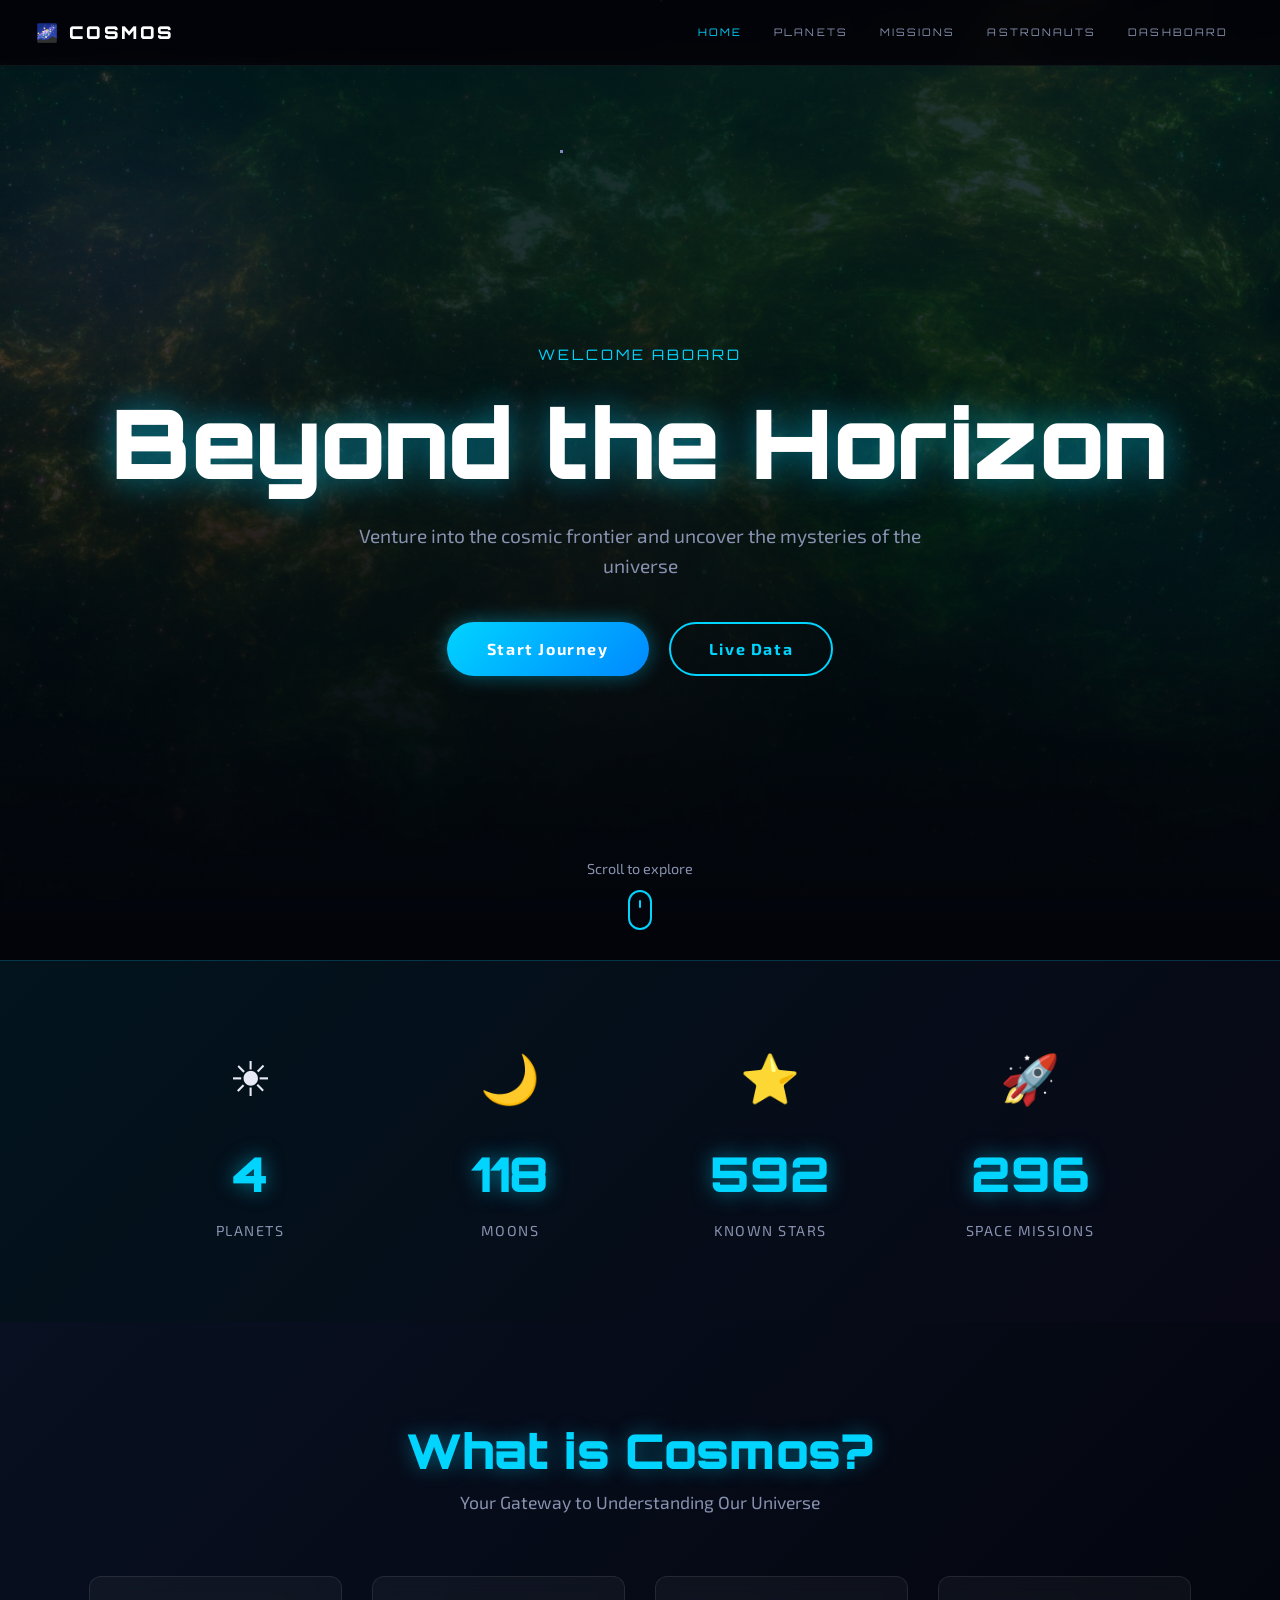
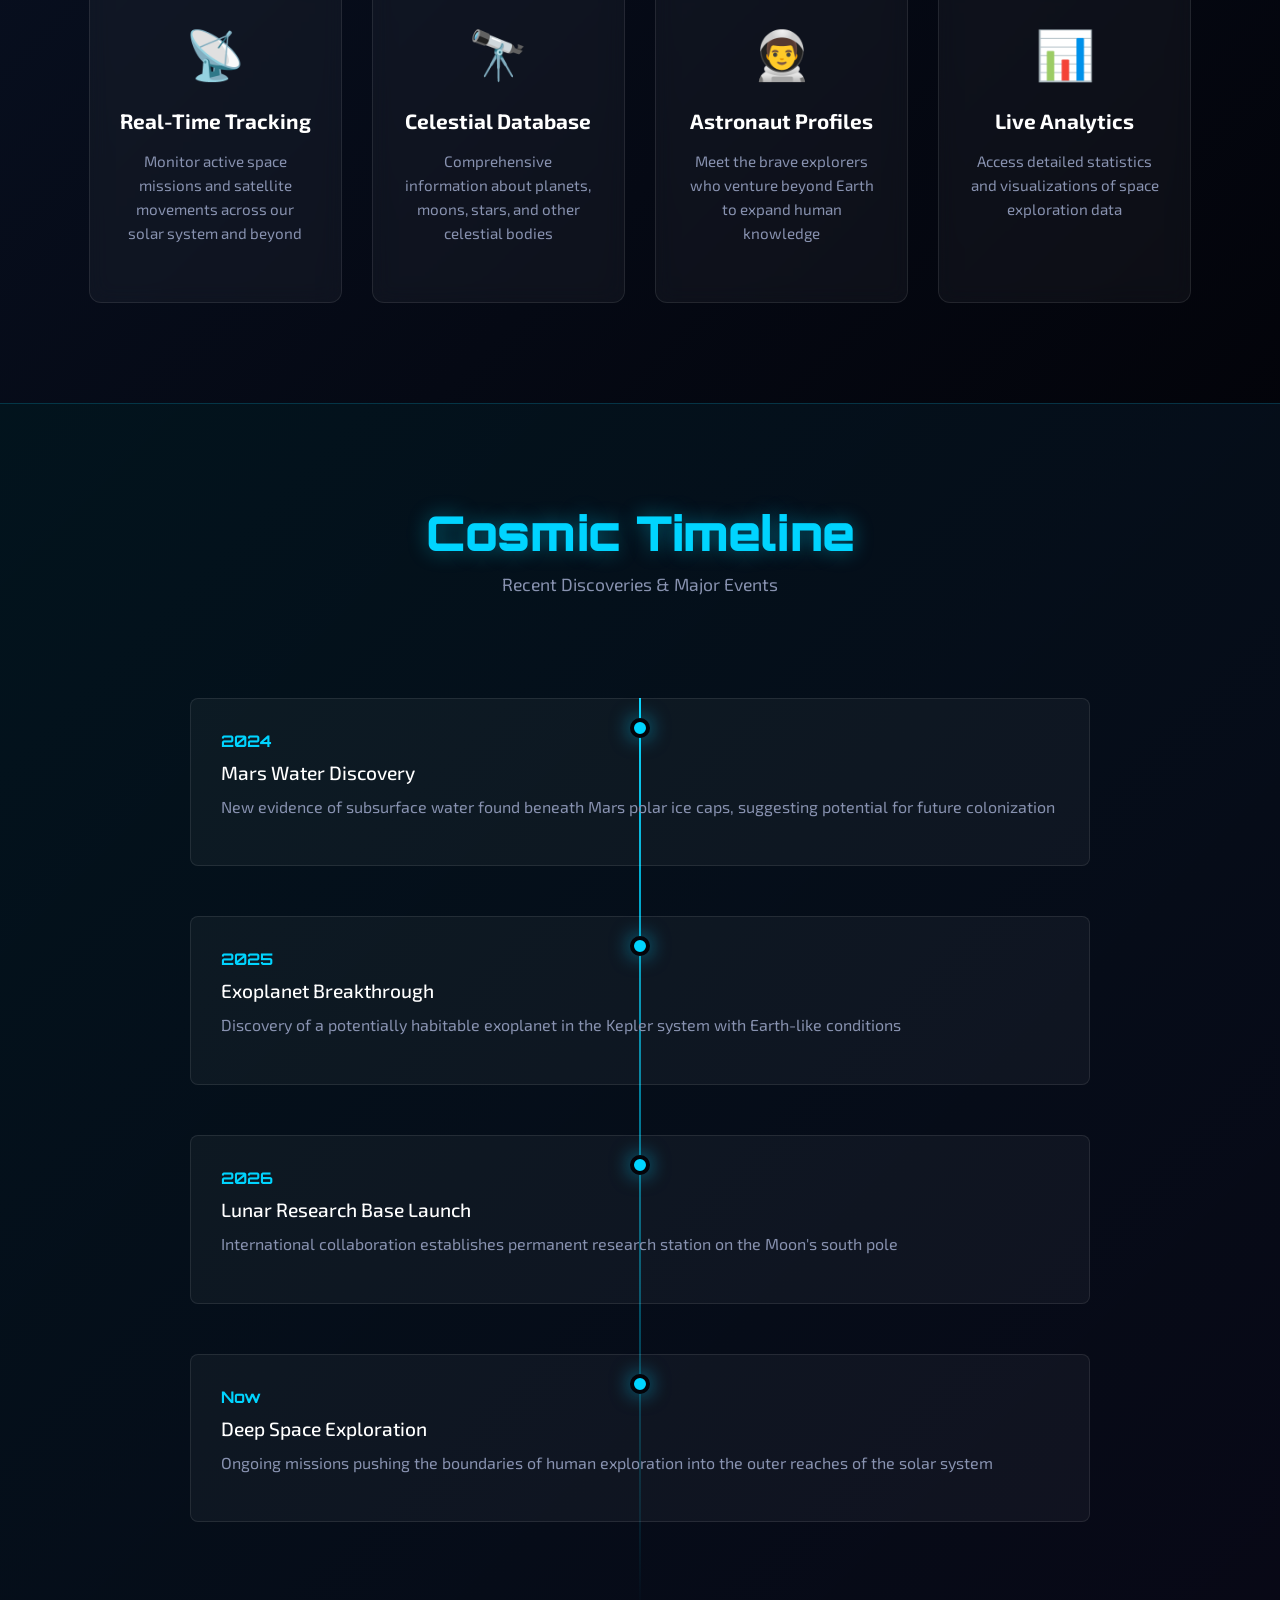
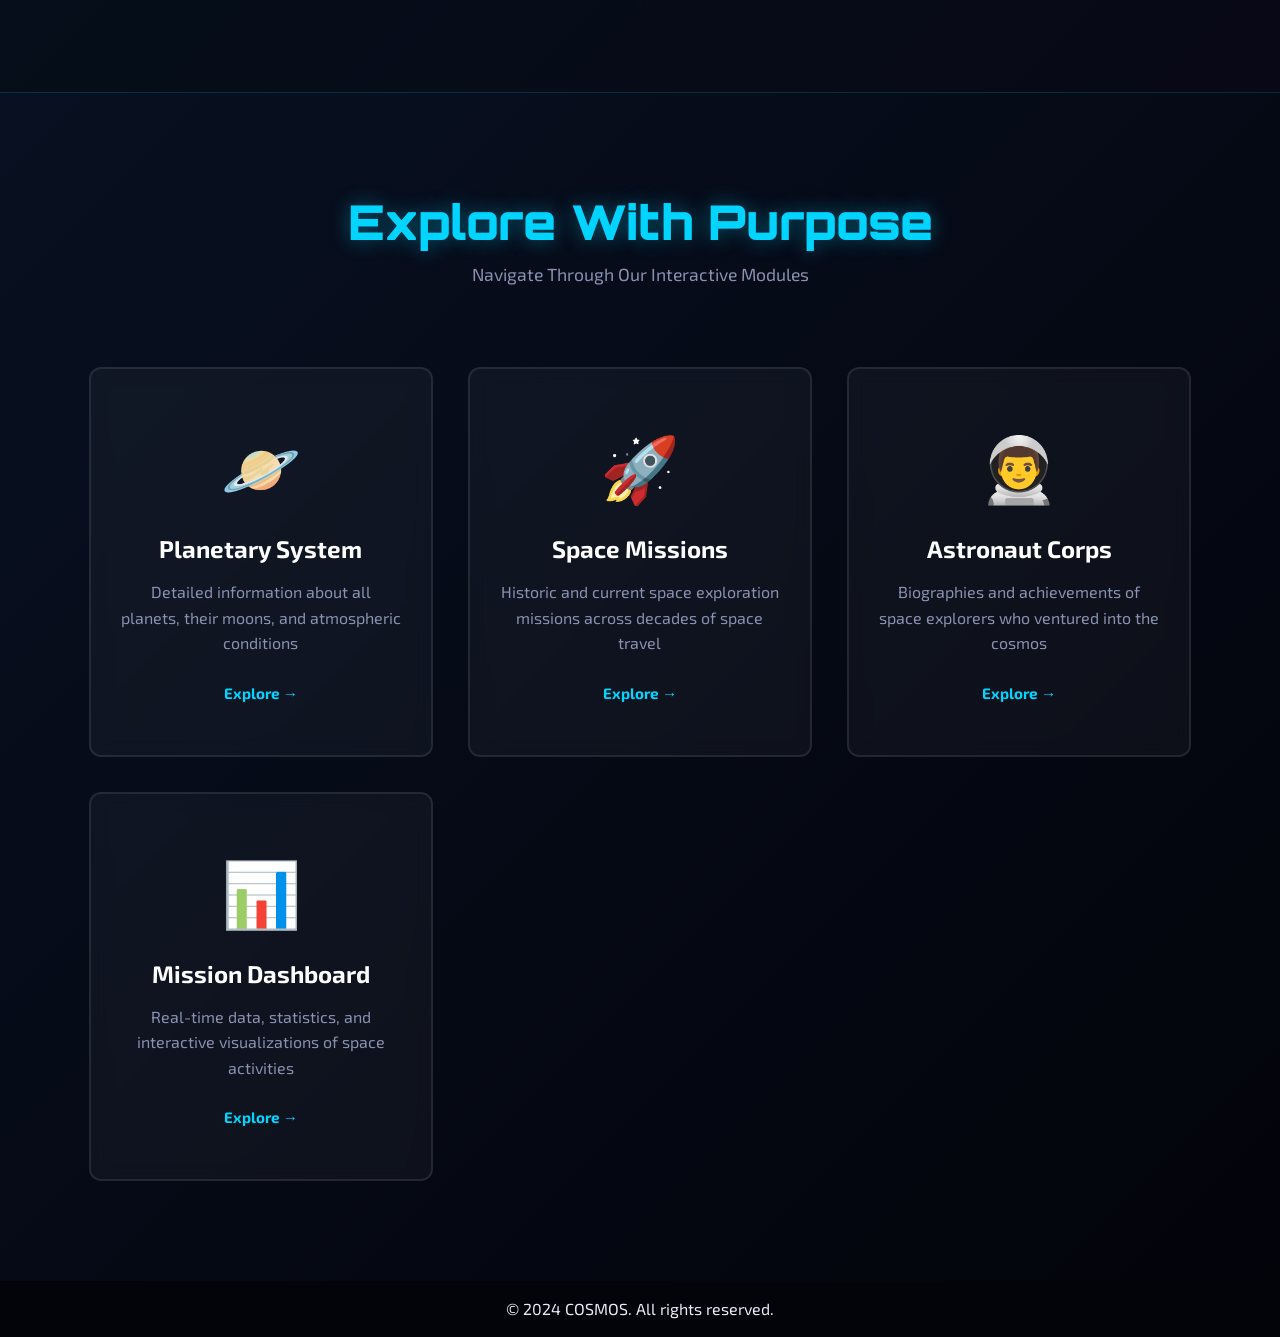
==== commit 03a7f3d1: "change" ====
--- a/Index.html
+++ b/Index.html
@@ -215,15 +215,7 @@
             </div>
         </div>
     </section>
-        
-    <!-- CTA Section -->
-    <section class="cta-final">
-        <div class="cta-content">
-            <h2>Ready for Launch?</h2>
-            <p>Join millions in exploring the wonders of space</p>
-            <a href="dashboard.html" class="btn btn-primary-cosmic btn-lg">Begin Exploration</a>
-        </div>
-    </section>
+
  <p class="footer-copy"><center>© 2024 COSMOS. All rights reserved.</center></p>
     <script src="https://cdnjs.cloudflare.com/ajax/libs/bootstrap/5.3.0/js/bootstrap.bundle.min.js"></script>
     <script src="index.js"></script>
